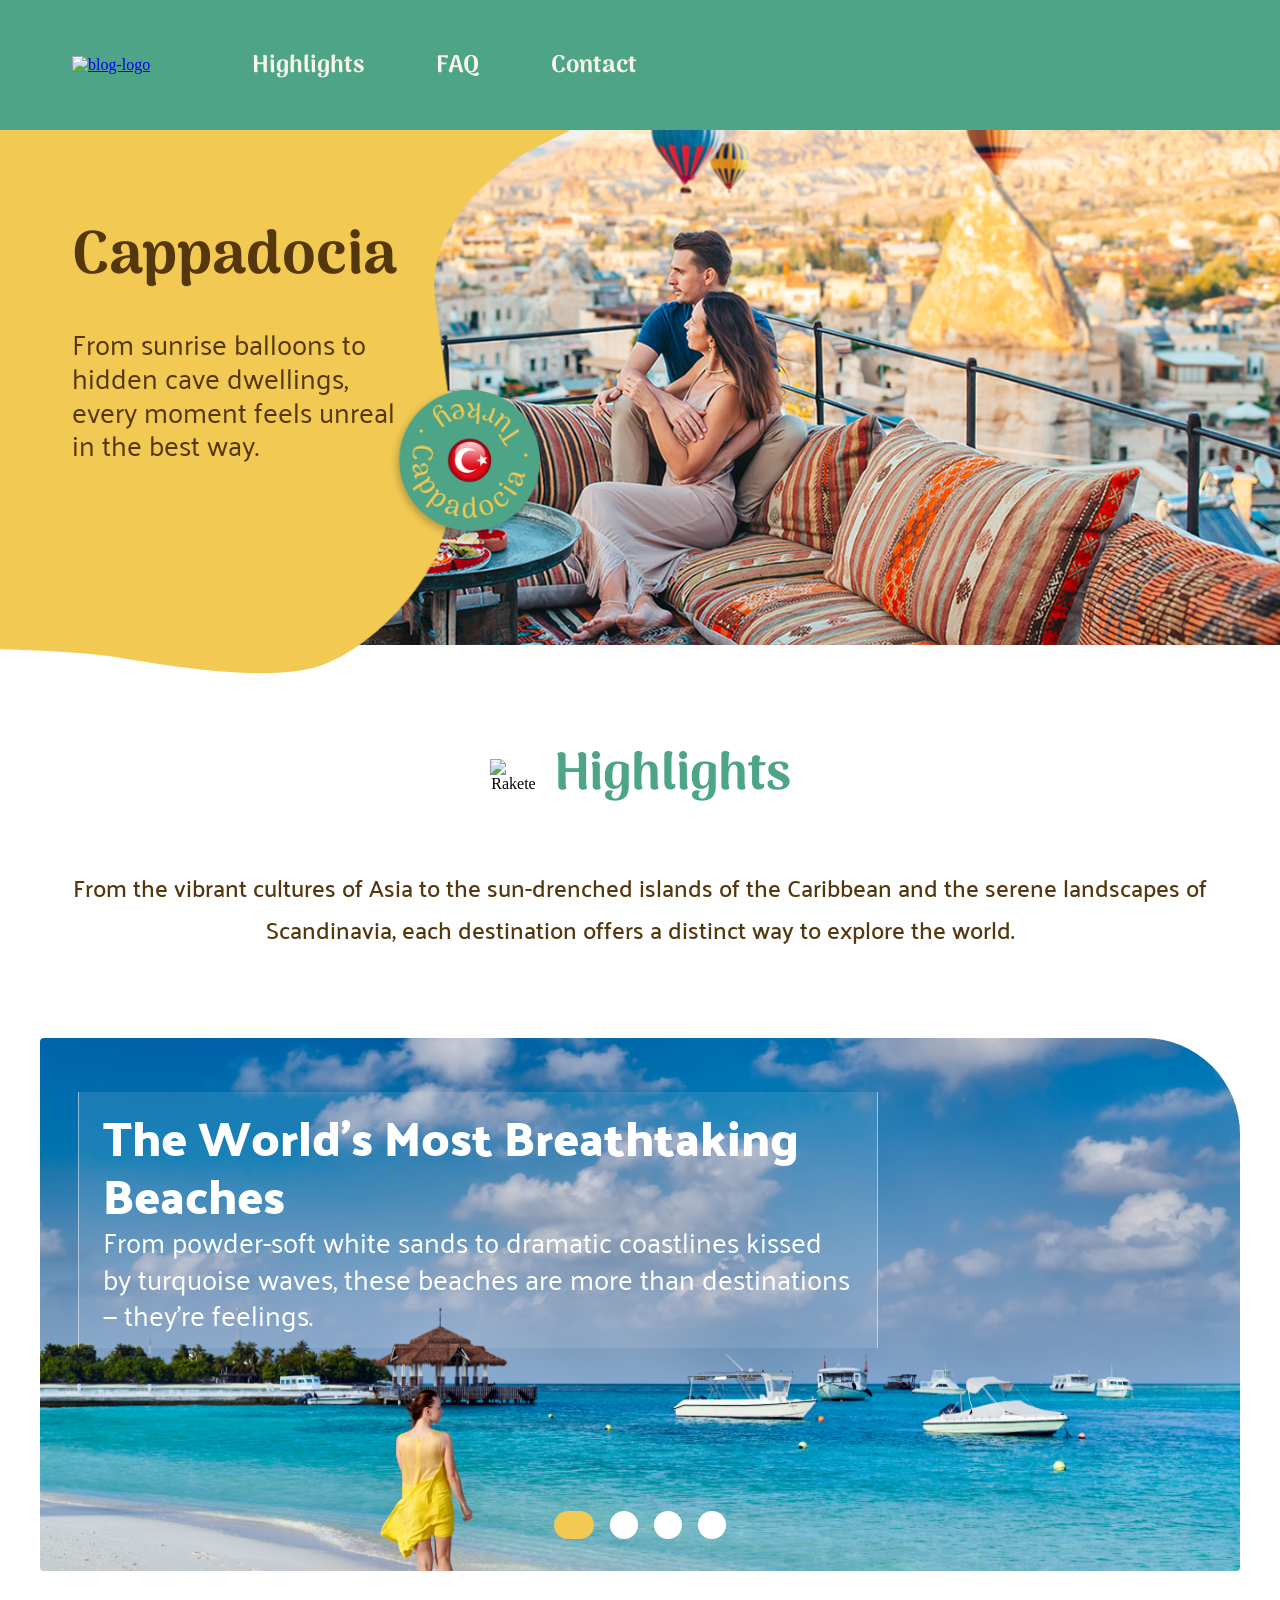
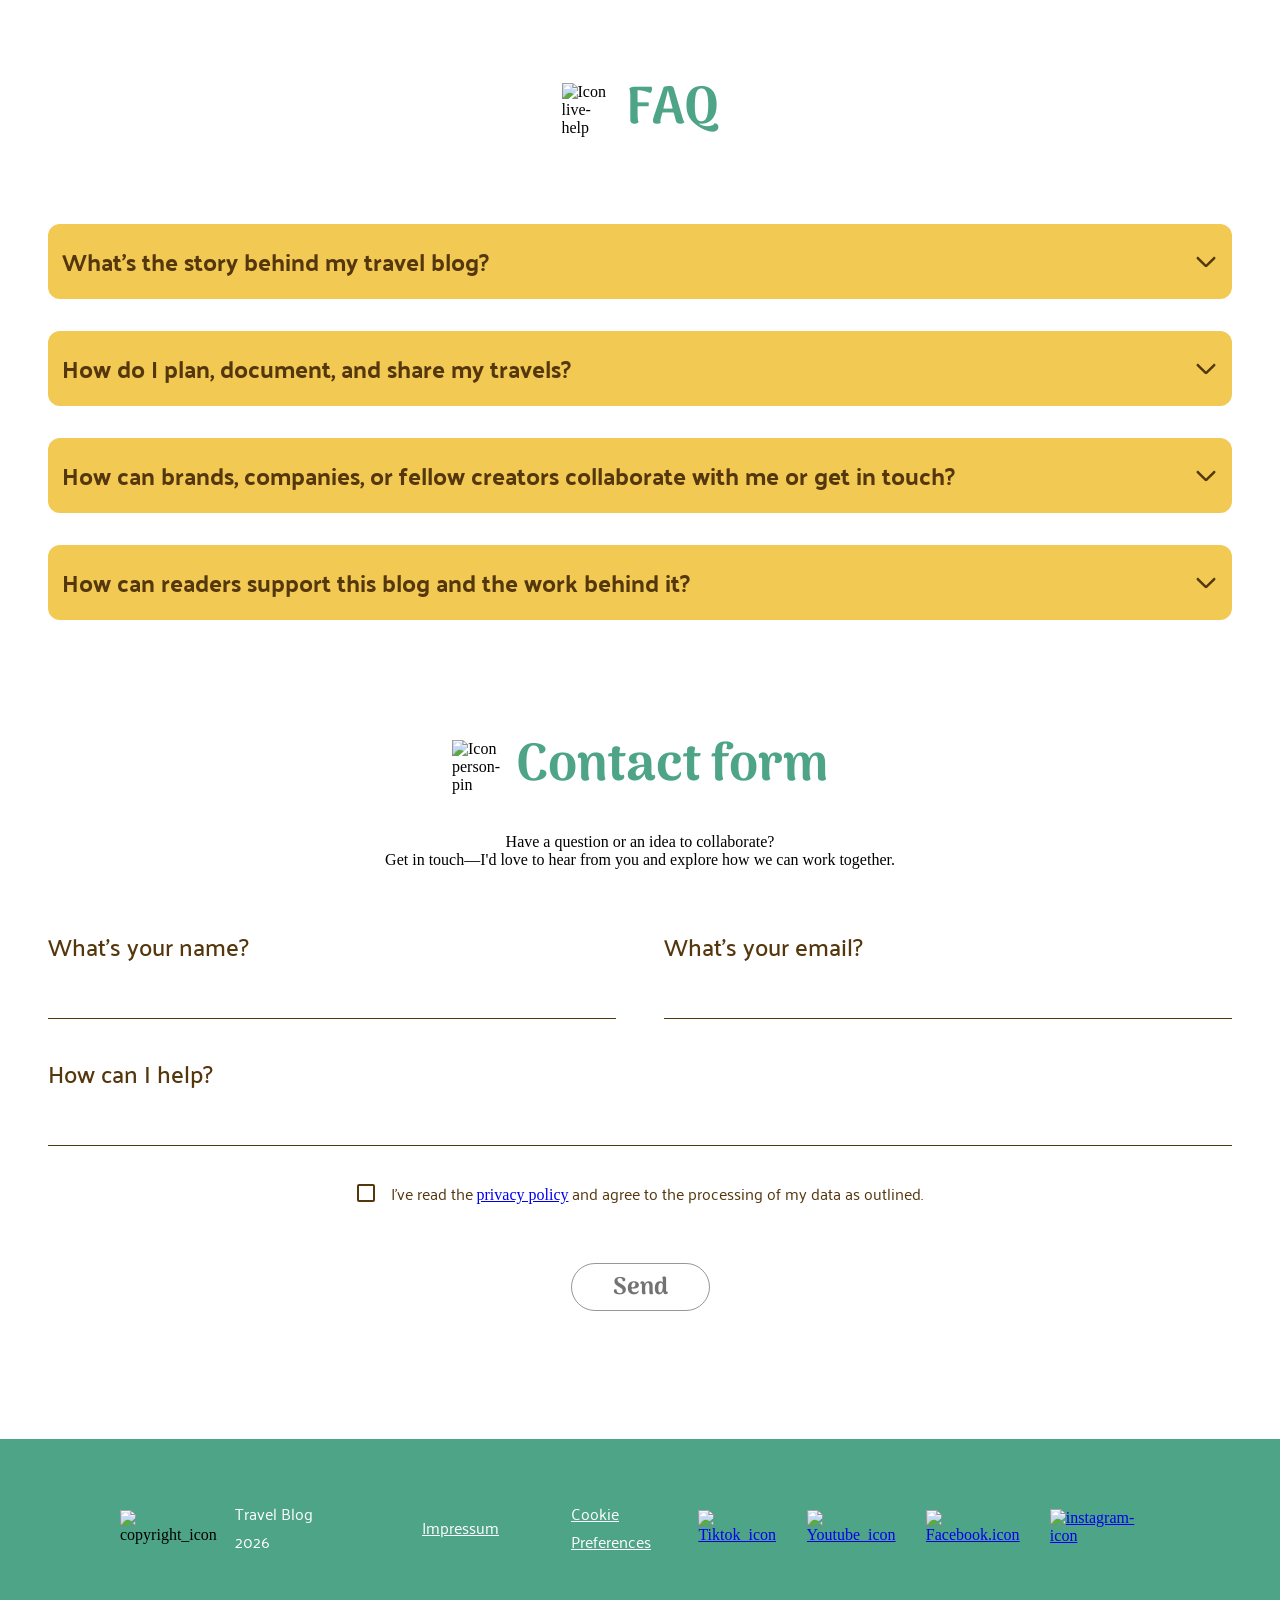
==== index.html @ 6375d830 "new optimized background image" ====
<!doctype html>
<html lang="de">

<head>
  <meta charset="UTF-8" />
  <meta name="viewport" content="width=device-width, initial-scale=1.0" />
  <title>Travel-Blog</title>

  <link rel="stylesheet" href="./styles/standard.css" />
  <link rel="stylesheet" href="./styles/font.css" />
  <link rel="stylesheet" href="./styles/variables.css" />
  <link rel="stylesheet" href="style.css" />
  <link rel="stylesheet" href="style-media.css">
</head>

<body>
  <header>
    <nav class="header-navigation">
      <a href="index.html"><img class="logo" src="assets/icons/logo.png" alt="blog-logo" /></a>
      <div class="nav-links">
        <a class="nav-link-highlight" href="index.html#highlight">Highlights</a>
        <a class="nav-link-faq" href="index.html#faq">FAQ</a>
        <a class="nav-link-contact" href="index.html#contact">Contact</a>
      </div>
    </nav>
  </header>

  <section id="landing" class="landing-section">
    <div class="landing-clipper">
      <img class="landing-image" src="./assets/img/kapadokia_optimal.png" alt="Hot air balloons in Cappadocia">
    </div>
    <div class="landing-layer landing-layer01">
      <div class="landing-section-bg"></div>
    </div>
    <div class="landing-layer landing-layer02">
      <div class="landing-section-vector">
        <img src="./assets/icons/Vector 16 (1).png" alt="">
      </div>
    </div>
    <div class="landing-layer landing-layer03">
      <div class="landing-section-text">
        <h2>Cappadocia</h2>
        <p>From sunrise balloons to hidden cave dwellings, every moment feels unreal in the best way.</p>
      </div>
    </div>
    <div class="landing-layer landing-layer04">
      <div class="landing-section-rotor">
        <img src="./assets/icons/Circle.png" alt="">
      </div>
    </div>
  </section>

  <main>
    <section id="highlight" class="highlight-section">
      <div class="highlight-headline">
        <div class="standard-headline">
          <img src="assets/icons/rocket_launch.png" alt="Rakete" />
          <h2>Highlights</h2>
        </div>
        <div class="highlight-text">
          <p>
            From the vibrant cultures of Asia to the sun-drenched islands of
            the Caribbean and the serene landscapes of Scandinavia, each
            destination offers a distinct way to explore the world.
          </p>
        </div>
      </div>
      <div class="slider-a">
        <input class="slider-a-radio-btn" type="radio" name="slider" value="one" checked />
        <input class="slider-a-radio-btn" type="radio" name="slider" value="two" />
        <input class="slider-a-radio-btn" type="radio" name="slider" value="three" />
        <input class="slider-a-radio-btn" type="radio" name="slider" value="four" />

        <div class="slider-a-wrapper">
          <div class="slider-a-element element-one">
            <a href="article01.html" class="slider-a-element-link">
              <img src="./assets/img/mainslider_01.png" alt="img_breathtaking-beaches" />
              <div class="slider-a-element-description">
                <h2>The World’s Most Breathtaking Beaches</h2>
                <p>From powder-soft white sands to dramatic coastlines kissed by turquoise waves, these beaches are more
                  than destinations — they’re feelings.</p>
            </a>
          </div>
        </div>
        <div class="slider-a-element element-two">
          <a href="article02.html" class="slider-a-element-link">
            <img src="./assets/img/mainslider_02.png" alt="img_copenhagen" />
            <div class="slider-a-element-description">
              <h2>Copenhagen in 3 Days: Big Experiences, Smart Spending</h2>
              <p>Discover Copenhagen, where historic charm meets modern design, vibrant cycling culture and waterfront
                living.</p>
          </a>
        </div>
      </div>
      <div class="slider-a-element element-three">
        <img src="./assets/img/mainslider_03.png" alt="img_pattaya-pulse" />
        <div class="slider-a-element-description">
          <h2>Pattaya Pulse: Food, Sun and Neon Nights</h2>
          <p>From bustling promenades to nearby islands, the city offers an energetic and diverse escape. Discover
            Pattaya City, with vibrant nightlife and rich cultural landmarks.</p>
        </div>
      </div>
      <div class="slider-a-element element-four">
        <img src="./assets/img/mainslider_04.png" alt="img_moutain-fuji" />
        <div class="slider-a-element-description">
          <h2>Mountain Fuji</h2>
          <p>The most iconic mountain and an active volcano located about 100 kilometers southwest of Tokyo. Written
            with the characters for “wealth” and “samurai,” Fuji’s name evokes a sense of strength, honor, and
            enduring prestige.</p>
        </div>
      </div>
      </div>
      </div>

      <section id="faq" class="faq-section">
        <div class="standard-headline">
          <img src="./assets/icons/live_help.png" alt="Icon live-help" />
          <h2>FAQ</h2>
        </div>
        <div class="faq-content">
          <details name="faq1" class="faq-item">
            <summary class="faq-item-sum">
              What’s the story behind my travel blog?<img src="./assets/icons/arrow_forward_ios.svg" alt="arrow" />
            </summary>
            <p>
              Lorem ipsum dolor sit amet consectetur adipisicing elit. Harum,
              deserunt quis rem nesciunt suscipit atque laborum, molestias
              doloribus obcaecati dicta natus itaque possimus nemo ducimus
              labore? Ipsa, ea possimus. Eius.
            </p>
          </details>
          <details name="faq1" class="faq-item">
            <summary class="faq-item-sum">
              How do I plan, document, and share my travels?<img src="./assets/icons/arrow_forward_ios.svg"
                alt="arrow" />
            </summary>
            <p>
              Lorem ipsum dolor sit amet consectetur adipisicing elit. Harum,
              deserunt quis rem nesciunt suscipit atque laborum, molestias
              doloribus obcaecati dicta natus itaque possimus nemo ducimus
              labore? Ipsa, ea possimus. Eius.
            </p>
          </details>
          <details name="faq1" class="faq-item">
            <summary class="faq-item-sum">
              How can brands, companies, or fellow creators collaborate with me
              or get in touch?<img src="./assets/icons/arrow_forward_ios.svg" alt="arrow" />
            </summary>
            <p>
              Lorem ipsum dolor sit amet consectetur adipisicing elit. Harum,
              deserunt quis rem nesciunt suscipit atque laborum, molestias
              doloribus obcaecati dicta natus itaque possimus nemo ducimus
              labore? Ipsa, ea possimus. Eius.
            </p>
          </details>
          <details name="faq1" class="faq-item">
            <summary class="faq-item-sum">
              How can readers support this blog and the work behind it?<img src="./assets/icons/arrow_forward_ios.svg"
                alt="arrow" />
            </summary>
            <p>
              Lorem ipsum dolor sit amet consectetur adipisicing elit. Harum,
              deserunt quis rem nesciunt suscipit atque laborum, molestias
              doloribus obcaecati dicta natus itaque possimus nemo ducimus
              labore? Ipsa, ea possimus. Eius.
            </p>
          </details>
        </div>
      </section>
      <section id="contact" class="contact-section">
        <div class="contact-section-head">
          <div class="standard-headline">
            <img src="./assets/icons/person_pin.png" alt="Icon person-pin" />
            <h2>Contact form</h2>
          </div>
          <p>Have a question or an idea to collaborate?</p>
          <p>
            Get in touch—I'd love to hear from you and explore how we can work
            together.
          </p>
        </div>
        </div>
        <form class="contact-form-input" action="">
          <div class="cfi-row">
            <div class="cfi-container">
              <label for="cfi-name">What's your name?</label><br />
              <input type="text" id="cfi-name" name="cfi-name" />
            </div>
            <div class="cfi-container">
              <label for="cfi-email">What's your email?</label><br />
              <input type="text" id="cfi-email" name="cfi-email" />
            </div>
          </div>
          <div class="cfi-row">
            <div class="cfi-container">
              <label for="cfi-question">How can I help?</label><br />
              <input type="text" id="cfi-question" name="cfi-question" />
            </div>
          </div>
          <div class="cfi-send">
            <div class="cfi-check">
              <input type="checkbox" id="cfi-check" name="cfi-check" />
              <p>
                I've read the
                <a href="privacy policy.html" target="_blank">privacy policy</a>
                and agree to the processing of my data as outlined.
              </p>
            </div>

            <button type="submit" value="Send">Send</button>
          </div>
        </form>
      </section>
  </main>
  <footer class="foot">
    <div class="foot-content">
      <div class="foot-content-left">
        <div class="foot-content-left-copyright">
          <img src="./assets/icons/copyright.png" alt="copyright_icon" />
          <p>Travel Blog 2026</p>
        </div>
        <div class="foot-content-left-links">
          <a href="impressum.html">Impressum</a>
          <a href="cookiepreferences.html">Cookie Preferences</a>
        </div>
      </div>
      <div class="foot-content-right">
        <a href="https://www.tiktok.com/" target="_blank"><img src="./assets/icons/Tiktok_icon 1.png"
            alt="Tiktok_icon" /></a>
        <a href="https://www.youtube.com/" target="_blank"><img src="./assets/icons/youtube.png"
            alt="Youtube_icon" /></a>
        <a href="https://www.facebook.com/?locale=de_DE" target="_blank"><img src="./assets/icons/facebook.png"
            alt="Facebook.icon" /></a>
        <a href="https://www.instagram.com/" target="_blank"><img src="./assets/icons/Instagram_logo_2016 1.png"
            alt="instagram-icon" /></a>
      </div>
    </div>
  </footer>
  <nav class="foot-navigation">
    <a href="index.html"><img src="./assets/icons/greenHome.svg" alt="home-icon" /></a>
    <a href="index.html#highlight"><img src="./assets/icons/greenrocket_launch.svg" alt="" /></a>
    <a href="index.html#faq"><img src="./assets/icons/greenlive_help.svg" alt="" /></a>
    <a href="index.html#contact"><img src="./assets/icons/greenperson_pin.svg" alt="" /></a>
  </nav>
</body>

</html>
---- styles/standard.css ----
* {
  margin: 0;
  box-sizing: border-box;
  font-family: "Iceland";
  scroll-behavior: smooth;
}

html {
  font-size: 16px;
}

h1 {
  font-family: arima;
  font-size: 4rem;
  color: rgba(78, 164, 135, 1);
  font-weight: 700;
}

h2 {
  font-family: arima;
  font-size: 3.25rem;
  color: rgba(78, 164, 135, 1);
  font-weight: 700;
}

h3 {
  font-family: arima;
  font-size: 2rem;
  color: rgba(78, 164, 135, 1);
  font-weight: 700;
}

h4 {
  font-family: palanquin;
  font-size: 2.5rem;
  color: rgba(78, 164, 135, 1);
  font-weight: 600;
}

.standard-headline {
  display: flex;
  justify-content: center;
  align-items: center;
  gap: 1rem;
  margin-bottom: 24px;
}

.standard-headline > img {
  width: clamp(40px, 28px + 2.5vw, 48px);
  height: auto;
}

.standard-headline > h2 {
  font-family: arima;
  font-size: clamp(2.5rem, 1.25rem + 4vw, 3.25rem);
  color: rgba(78, 164, 135, 1);
  font-weight: 700;
}
---- styles/font.css ----
/* arima-regular - latin */
@font-face {
  font-display: swap; /* Check https://developer.mozilla.org/en-US/docs/Web/CSS/@font-face/font-display for other options. */
  font-family: 'Arima';
  font-style: normal;
  font-weight: 400;
  src: url('../assets/fonts/arima-v7-latin-regular.woff2') format('woff2'); /* Chrome 36+, Opera 23+, Firefox 39+, Safari 12+, iOS 10+ */
}
/* arima-500 - latin */
@font-face {
  font-display: swap; /* Check https://developer.mozilla.org/en-US/docs/Web/CSS/@font-face/font-display for other options. */
  font-family: 'Arima';
  font-style: normal;
  font-weight: 500;
  src: url('../assets/fonts/arima-v7-latin-500.woff2') format('woff2'); /* Chrome 36+, Opera 23+, Firefox 39+, Safari 12+, iOS 10+ */
}
/* arima-600 - latin */
@font-face {
  font-display: swap; /* Check https://developer.mozilla.org/en-US/docs/Web/CSS/@font-face/font-display for other options. */
  font-family: 'Arima';
  font-style: normal;
  font-weight: 600;
  src: url('../assets/fonts/arima-v7-latin-600.woff2') format('woff2'); /* Chrome 36+, Opera 23+, Firefox 39+, Safari 12+, iOS 10+ */
}
/* arima-700 - latin */
@font-face {
  font-display: swap; /* Check https://developer.mozilla.org/en-US/docs/Web/CSS/@font-face/font-display for other options. */
  font-family: 'Arima';
  font-style: normal;
  font-weight: 700;
  src: url('../assets/fonts/arima-v7-latin-700.woff2') format('woff2'); /* Chrome 36+, Opera 23+, Firefox 39+, Safari 12+, iOS 10+ */
}

/* palanquin-regular - latin */
@font-face {
  font-display: swap; /* Check https://developer.mozilla.org/en-US/docs/Web/CSS/@font-face/font-display for other options. */
  font-family: 'Palanquin';
  font-style: normal;
  font-weight: 400;
  src: url('../assets/fonts/palanquin-v17-latin-regular.woff2') format('woff2'); /* Chrome 36+, Opera 23+, Firefox 39+, Safari 12+, iOS 10+ */
}
/* palanquin-500 - latin */
@font-face {
  font-display: swap; /* Check https://developer.mozilla.org/en-US/docs/Web/CSS/@font-face/font-display for other options. */
  font-family: 'Palanquin';
  font-style: normal;
  font-weight: 500;
  src: url('../assets/fonts/palanquin-v17-latin-500.woff2') format('woff2'); /* Chrome 36+, Opera 23+, Firefox 39+, Safari 12+, iOS 10+ */
}
/* palanquin-600 - latin */
@font-face {
  font-display: swap; /* Check https://developer.mozilla.org/en-US/docs/Web/CSS/@font-face/font-display for other options. */
  font-family: 'Palanquin';
  font-style: normal;
  font-weight: 600;
  src: url('../assets/fonts/palanquin-v17-latin-600.woff2') format('woff2'); /* Chrome 36+, Opera 23+, Firefox 39+, Safari 12+, iOS 10+ */
}
/* palanquin-700 - latin */
@font-face {
  font-display: swap; /* Check https://developer.mozilla.org/en-US/docs/Web/CSS/@font-face/font-display for other options. */
  font-family: 'Palanquin';
  font-style: normal;
  font-weight: 700;
  src: url('../assets/fonts/palanquin-v17-latin-700.woff2') format('woff2'); /* Chrome 36+, Opera 23+, Firefox 39+, Safari 12+, iOS 10+ */
}

/* palanquin-dark-regular - latin */
@font-face {
  font-display: swap; /* Check https://developer.mozilla.org/en-US/docs/Web/CSS/@font-face/font-display for other options. */
  font-family: 'Palanquin Dark';
  font-style: normal;
  font-weight: 400;
  src: url('../assets/fonts/palanquin-dark-v17-latin-regular.woff2') format('woff2'); /* Chrome 36+, Opera 23+, Firefox 39+, Safari 12+, iOS 10+ */
}
/* palanquin-dark-500 - latin */
@font-face {
  font-display: swap; /* Check https://developer.mozilla.org/en-US/docs/Web/CSS/@font-face/font-display for other options. */
  font-family: 'Palanquin Dark';
  font-style: normal;
  font-weight: 500;
  src: url('../assets/fonts/palanquin-dark-v17-latin-500.woff2') format('woff2'); /* Chrome 36+, Opera 23+, Firefox 39+, Safari 12+, iOS 10+ */
}
/* palanquin-dark-600 - latin */
@font-face {
  font-display: swap; /* Check https://developer.mozilla.org/en-US/docs/Web/CSS/@font-face/font-display for other options. */
  font-family: 'Palanquin Dark';
  font-style: normal;
  font-weight: 600;
  src: url('../assets/fonts/palanquin-dark-v17-latin-600.woff2') format('woff2'); /* Chrome 36+, Opera 23+, Firefox 39+, Safari 12+, iOS 10+ */
}
/* palanquin-dark-700 - latin */
@font-face {
  font-display: swap; /* Check https://developer.mozilla.org/en-US/docs/Web/CSS/@font-face/font-display for other options. */
  font-family: 'Palanquin Dark';
  font-style: normal;
  font-weight: 700;
  src: url('../assets/fonts/palanquin-dark-v17-latin-700.woff2') format('woff2'); /* Chrome 36+, Opera 23+, Firefox 39+, Safari 12+, iOS 10+ */
}

/* roboto-mono-regular - latin */
@font-face {
  font-display: swap; /* Check https://developer.mozilla.org/en-US/docs/Web/CSS/@font-face/font-display for other options. */
  font-family: 'Roboto Mono';
  font-style: normal;
  font-weight: 400;
  src: url('../assets/fonts/roboto-mono-v31-latin-regular.woff2') format('woff2'); /* Chrome 36+, Opera 23+, Firefox 39+, Safari 12+, iOS 10+ */
}
/* roboto-mono-700 - latin */
@font-face {
  font-display: swap; /* Check https://developer.mozilla.org/en-US/docs/Web/CSS/@font-face/font-display for other options. */
  font-family: 'Roboto Mono';
  font-style: normal;
  font-weight: 700;
  src: url('../assets/fonts/roboto-mono-v31-latin-700.woff2') format('woff2'); /* Chrome 36+, Opera 23+, Firefox 39+, Safari 12+, iOS 10+ */
}
---- styles/variables.css ----
:root {
    --maintextfamily: 'palanquin';
    --foottextfamily:  'palanquin';
    --inputtextfamily: 'Roboto Mono';
    --headlinefontfamily: 'arima';
}
---- style.css ----
body{
  padding-top: 130px;
}


header {
  z-index: 99;
  position: fixed;
  top: 0;
  left: 0;
  height: 130px;
    width: 100vw;
  background-color: #4ea487;
  display: flex;
  align-items: center;
  justify-content: center;
}
.logo {
  width: 72px;
  height: 72px;
}

.header-navigation {
  width: 100%;
  max-width: 1200px;
  padding: 0px 32px;
  display: flex;
  align-items: center;
  justify-content: flex-start;
  gap: 102px;
}

.nav-links {
  display: flex;
  align-items: center;
  gap: 72px;
}

.nav-links>a {
  text-decoration: none;
  color: #f8f5eb;
  font-family: "Arima";
  font-size: 24px;
  font-weight: 700;
  position: relative;
  display: inline-block;
  transition: transform 0.25s ease;
}

.nav-links>a::after {
  content: "";
  position: absolute;

  background-position: center;
  background-repeat: no-repeat;
  background-size: contain;

  opacity: 0;
  transition: transform 0.25s ease-in, opacity 0.25s ease-in;
}

.nav-links>a:visited {
  color: rgba(241, 201, 83, 1);
}

.nav-links>a:hover {
  color: #fff;
}

.nav-link-highlight::after {
  left: 0px;
  bottom: -8px;
  background-image: url(/assets/icons/Vector_01.svg);
  width: 110%;
  height: 100%;
}

.nav-link-highlight:hover::after {
  opacity: 1;
}

.nav-link-highlight:hover {
  animation: highlight-jerk 250ms;
}

@keyframes highlight-jerk {
  0% {
    transform: translateX(0);
  }

  35% {
    transform: translateX(3px);
  }

  70% {
    transform: translateX(-1px);
  }

  100% {
    transform: translateX(0);
  }
}

.nav-link-faq::after {
  left: 0px;
  bottom: -8px;
  background-image: url(/assets/icons/Vector_02.svg);
  width: 54px;
  height: 25px;
}

.nav-link-faq:hover::after {
  opacity: 1;
  transform: translate(-4px, -4px);
}

.nav-link-faq:hover {
  transform: translate(3px, 3px);
}

.nav-link-contact::after {
  left: -4px;
  bottom: -10px;
  background-image: url(/assets/icons/Vector_03.svg);
  width: 110%;
  height: 110%;
}

.nav-link-contact:hover::after {
  opacity: 1;
  transform: translate(-3px, 3px);
}

.nav-link-contact:hover {
  transform: translate(3px, -3px);
}

.landing-section {
  position: relative;
  width: min(100%, 1440px);
  height: 515px;
  margin-inline: auto;
  margin-bottom: 88px;
  overflow-x: clip;
  overflow-y: visible;
}

.landing-clipper {
  width: 100%;
  height: 100%;
  overflow-y: hidden;
}

.landing-image {
  width: 100%;
  height: 100%;
  display: block;
  object-fit: cover;
}

.landing-layer {
  position: absolute;
  inset: 0;
  transform: translateX(0px);
  width: 100%;
}

.landing-layer01 {
  z-index: 1;
  display: none;
  padding: 0;
  opacity: 0.1;
}

.landing-layer02 {
  z-index: 2;
  display: block;
}

.landing-layer03 {
  z-index: 3;
  display: flex;
  justify-content: flex-start;
  padding-top: clamp(32px, -330px + 33vw, 140px);
  padding-left: clamp(24px, -312px + 30vw, 120px);
}

.landing-layer04 {
  z-index: 4;
  display: flex;
  justify-content: flex-start;
  padding-top: clamp(90px, -15.6px + 21.1vw, 280px);
  padding-left: clamp(40px, -188px + 45vw, 450px);
}

.landing-section-bg {
  width: 100%;
  height: 50%;
  background-color: rgba(241, 201, 83, 1);
}

.landing-section-vector {
  width: 650px;
  height: 100%;
}

.landing-section-vector >img {
  display: block;
  width: 100%;
  height: auto;
}

.landing-section-text {
  width: min(100%, 345px);
  display: flex;
  flex-direction: column;
  align-items: flex-start;
  gap: 32px;
}

.landing-section-text h2 {
  font-family: Arima, sans-serif;
  font-size: clamp(2.5rem, 1.25rem + 4vw, 3.75rem);
  line-height: 1.2;
  color: rgba(84, 55, 13, 1);
  font-weight: 700;
}

.landing-section-text p {
  font-family: Palanquin, sans-serif;
  font-size: clamp(1.125rem, 0.95rem + 1vw, 1.75rem);
  line-height: 1.2;
  color: rgba(84, 55, 13, 1);
}

.landing-section-rotor {
  width: clamp(80px, -11.4px + 14.3vw, 160px);
  height: clamp(80px, -11.4px + 14.3vw, 160px);
  display: flex;
  justify-content: center;
  align-items: center;
}

.landing-section-rotor img {
  width: 100%;
  height: 100%;
  animation:
    rotor-spin 2.1s linear 4.8s 2;
}











main {
  width: min(100%, 1200px);
  margin-inline: auto;
  display: flex;
  flex-direction: column;
  align-items: center;
  gap: 120px;
  margin-bottom: 120px;

}

.highlight-section {
  display: flex;
  flex-direction: column;
  align-items: center;
  gap: 88px;
}

.highlight-headline {
  display: flex;
  flex-direction: column;
  align-items: center;
  gap: 24px;
  text-align: center;
}

.highlight-section>img {
  width: 40px;
  height: 40px;
}

.highlight-text>p {
  font-size: 24px;
  font-family: var(--maintextfamily);
  font-weight: 500;
  color: #54370d;
}

.slider-a {
  position: relative;
  width: 100%;
  max-width: 1200px;
  height: 533px;
  display: flex;
  justify-content: center;
  align-items: flex-end;
  overflow: hidden;
}

.slider-a input {
  position: relative;
  z-index: 4;
  cursor: pointer;
}

/* .slider-a-wrapper {
  z-index: 1;
  width: 100%;
  height: 100%;
  position: relative;
} */

.slider-a-element {
  position: absolute;
  inset: 0;
  opacity: 0;
  transition: opacity 500ms ease-in-out;
}

.slider-a-element-link {
  display: block;
  width: 100%;
  height: 100%;
  position: relative;
  text-decoration: none;
}

.slider-a-element-description {
  position: absolute;
  top: 54px;
  left: 38px;
  width: 100%;
  max-width: 800px;
  height: auto;
  border-left: 1px solid rgba(255, 255, 255, 0.5);
  border-right: 1px solid rgba(255, 255, 255, 0.5);
  background-color: rgba(255, 255, 255, 0.1);
  display: flex;
  flex-direction: column;
  align-items: flex-start;
  padding: 16px 24px;
  gap: 8px;
}

.slider-a-element-description h2 {
  font-family: Palanquin Dark;
  font-size: clamp(2.5rem, 1.25rem + 4vw, 3rem);
  line-height: 1.2;
  color: white;
  font-weight: 600;
}

.slider-a-element-description p {
  font-family: palanquin;
  font-size: clamp(1rem, 0.25rem + 2vw, 1.75rem);
  line-height: 1.3;
  color: white;
}

.slider-a-element-link img {
  width: 100%;
  height: 100%;
  display: block;
  object-fit: cover;
  object-position: center;
  border-radius: 4px;
  border-top-right-radius: 96px;
}

.slider-a input[value="one"]:checked~.slider-a-wrapper .element-one,
.slider-a input[value="two"]:checked~.slider-a-wrapper .element-two,
.slider-a input[value="three"]:checked~.slider-a-wrapper .element-three,
.slider-a input[value="four"]:checked~.slider-a-wrapper .element-four {
  opacity: 1;
  z-index: 3;
}

.slider-a-radio-btn {
  appearance: none;
  width: 28px;
  height: 28px;
  background-color: white;
  border-radius: 50%;
  margin: 8px;
  margin-bottom: 32px;
}

.slider-a-radio-btn:checked {
  width: 40px;
  height: 28px;
  background-color: rgba(241, 201, 83, 1);
  border-radius: 20px;
}

.faq-section {
  width: 100%;
  display: flex;
  flex-direction: column;
  align-items: center;
  gap: 48px;
  padding: 8px;
}

.faq-headline {
  display: flex;
  justify-content: center;
  align-items: center;
  gap: 1rem;
  margin-bottom: 24px;
}

.faq-headline>img {
  width: clamp(40px, 28px + 2.5vw, 48px);
  height: auto;
}

.faq-headline>h2 {
  font-family: arima;
  font-size: clamp(2.5rem, 1.25rem + 4vw, 3.25rem);
  color: rgba(78, 164, 135, 1);
  font-weight: 700;
}

.faq-content {
  width: 100%;
  display: flex;
  flex-direction: column;
  align-items: center;
  gap: 32px;
}

.faq-item {
  width: 100%;
  display: flex;
  flex-direction: column;
  padding: 16px 14px;
  gap: 8px;
  border-radius: 12px;
  background-color: rgba(241, 201, 83, 1);
}

.faq-item-sum {
  font-family: var(--maintextfamily);
  font-size: clamp(1rem, 0.25rem + 2.5vw, 1.5rem);
  font-weight: 700;
  color: rgba(84, 55, 13, 1);
  display: flex;
  justify-content: space-between;
  align-items: center;
}

.faq-item>p {
  font-family: var(--maintextfamily);
  font-size: 1rem;
  color: rgba(54, 53, 52, 1);
  padding: 4px 10px;
  background-color: white;
  border-radius: 5px;
}

.faq-sum img {
  width: 24px;
  height: auto;
}

.faq-item:open .faq-item-sum img {
  rotate: 180deg;
}

.contact-section {
  width: 100%;
  max-width: 1200px;
  display: flex;
  flex-direction: column;
  align-items: center;
  padding: 8px;
}

.contact-section-head {
  display: flex;
  flex-direction: column;
  align-items: center;
  margin-bottom: 56px;
}

.contact-section-headline {
  display: flex;
  justify-content: center;
  align-items: center;
  gap: 1rem;
  margin-bottom: 24px;
}

.contact-section-headline>img {
  width: clamp(40px, 28px + 2.5vw, 48px);
  height: auto;
}

.contact-section-headline>h2 {
  font-family: arima;
  font-size: clamp(2.5rem, 1.25rem + 4vw, 3.25rem);
  color: rgba(78, 164, 135, 1);
  font-weight: 700;
}

.contact-section-description {
  display: flex;
  flex-direction: column;
  justify-content: center;
  align-items: center;
}

.contact-section-description>p {
  font-family: palanquin;
  font-size: 1.5rem;
  color: rgba(84, 55, 13, 1);
  font-weight: 500;
}

.contact-form-input {
  width: 100%;
  display: flex;
  flex-direction: column;
  align-items: center;
  gap: 16px;
}

.contact-form-input label {
  font-family: var(--maintextfamily);
  font-size: 1.5rem;
  color: rgba(84, 55, 13, 1);
  font-weight: 500;
}

.contact-form-input input[type="text"] {
  border: none;
  border-bottom: 1px solid rgba(84, 55, 13, 1);
  width: 100%;
  margin: 17px 0px;
  font-family: var(--inputtextfamily);
  font-size: 1.5rem;
  font-weight: bold;
}

.cfi-container {
  flex: 1 0 120px;
}

.cfi-row {
  width: 100%;
  display: flex;
  justify-content: center;
  gap: 48px;
}

.cfi-check {
  display: flex;
  align-items: center;
  gap: 1rem;
  padding-bottom: 1.5rem;
}

.cfi-check input[type="checkbox"] {
  appearance: none;
  width: 18px;
  height: 18px;
  border: 2px solid rgba(84, 55, 13, 1);
  border-radius: 2px;
  background: #fff;
}

.cfi-check input[type="checkbox"]:hover {
  background: rgba(241, 201, 83, 1);
}

.cfi-check input[type="checkbox"]:checked {
  background: rgba(78, 164, 135, 1);
}

.cfi-check input[type="checkbox"]:checked::before {
  content: url("./assets/icons/check.svg");
  width: 15px;
  height: 12px;
}

.cfi-check p {
  font-family: var(--maintextfamily);
  font-size: 1rem;
  font-weight: 400;
  color: rgba(84, 55, 13, 1);
}

.cfi-send {
  display: flex;
  flex-direction: column;
  align-items: center;
  gap: 32px;
}

.cfi-send button {
  width: 139px;
  height: 48px;
  border-radius: 40px;
  background-color: transparent;
  border: 1px solid rgba(48, 48, 48, 0.5);

  font-family: var(--headlinefontfamily);
  font-size: 1.5rem;
  font-weight: 700;
  color: rgba(115, 115, 115, 1);
}

.foot {
  width: 100%;
  background-color: rgba(78, 164, 135, 1);
  display: flex;
  justify-content: center;
  align-items: center;
  padding: 60px 120px;
}

.foot-content {
  width: 100%;
  max-width: 1200px;
  display: flex;
  justify-content: space-between;
  align-items: center;
}

.foot-content-left {
  display: flex;
  align-items: center;
  gap: 72px;
}

.foot-content-left-copyright {
  display: flex;
  align-items: center;
  gap: 4px;
}

.foot-content-left-copyright p {
  font-family: palanquin;
  font-size: 1rem;
  color: white;
}

.foot-content-left-links {
  display: flex;
  align-items: center;
  gap: 72px;
}

.foot-content-left a {
  font-family: palanquin;
  font-size: 1rem;
  color: white;
}

.foot-content-left a:hover {
  font-weight: bold;
}

.foot-content-right {
  height: 40px;
  display: flex;
  align-items: center;
  gap: 16px;
}

.foot-content-right img {
  height: 32px;
  width: 100%;
  transition: all 250ms ease-in-out;
}

.foot-content-right img:hover {
  width: 120%;
  height: 120%;
}

.foot-navigation {
  width: 100%;
  background-color: rgba(241, 201, 83, 1);
  display: none;
}

.foot-navigation img {
  height: 48px;
  width: 100%;
  transition: all 250ms ease-in-out;
}

.foot-navigation img:hover {
  width: 120%;
  height: 120%;
}
---- style-media.css ----
@media (min-width:1200px) {
  .landing-section-vector {
    width: 650px;
    height: 100%;
    transform: translateX(clamp(-100px, calc(50vw - 720px), 0px))
  }
}

@media (max-width:1200px) {
  .landing-section-vector {
    transform: translateX(-100px);
    width: 55%;
  }

}

@media (max-width:480px) {
  .landing-section-vector {
    transform: translateX(-100px);
    width: 240px;
  }

  .landing-layer04 {
    padding-top: 90px;
    padding-left: 40px;
  }
}


@media screen and (max-width: 1024px) {
  .nav-links>a {
    display: none;
  }

  .header-navigation {
    justify-content: center;
  }

  .landing-layer03 {
    display: none;
  }


  .highlight-text>p {
    display: none;
  }

  .slider-a-element-description {
    top: 24px;
    left: 12px;
    padding: 4px 32px 4px 8px;
    gap: 4px;
    max-width: clamp (380px, -2.75px + 84vw, 800px);
  }
}

@media screen and (min-width: 768px) and (max-width: 1024px) {
  .foot {
    width: 100%;
    padding: 60px 24px;
  }

  .foot-content-left {
    gap: 24px;
  }

  .foot-content-left-links {
    gap: 24px;
  }
}

@media screen and (max-width: 768px) {
  .contact-section-description {
    display: none;
  }

  .cfi-row {
    flex-direction: column;
  }

  .foot {
    width: 100%;
    padding: 30px 8px 130px 8px;
  }

  .foot-content-left {
    flex-direction: column-reverse;
    align-items: flex-start;
    gap: 8px;
  }

  .foot-content-left-links {
    display: flex;
    flex-direction: column;
    align-items: flex-start;
    gap: 8px;
  }

  .foot-navigation {
    display: flex;
    position: fixed;
    bottom: 0;
    justify-content: space-between;
    align-items: center;
    gap: 48px;
    padding: 24px;
  }
}
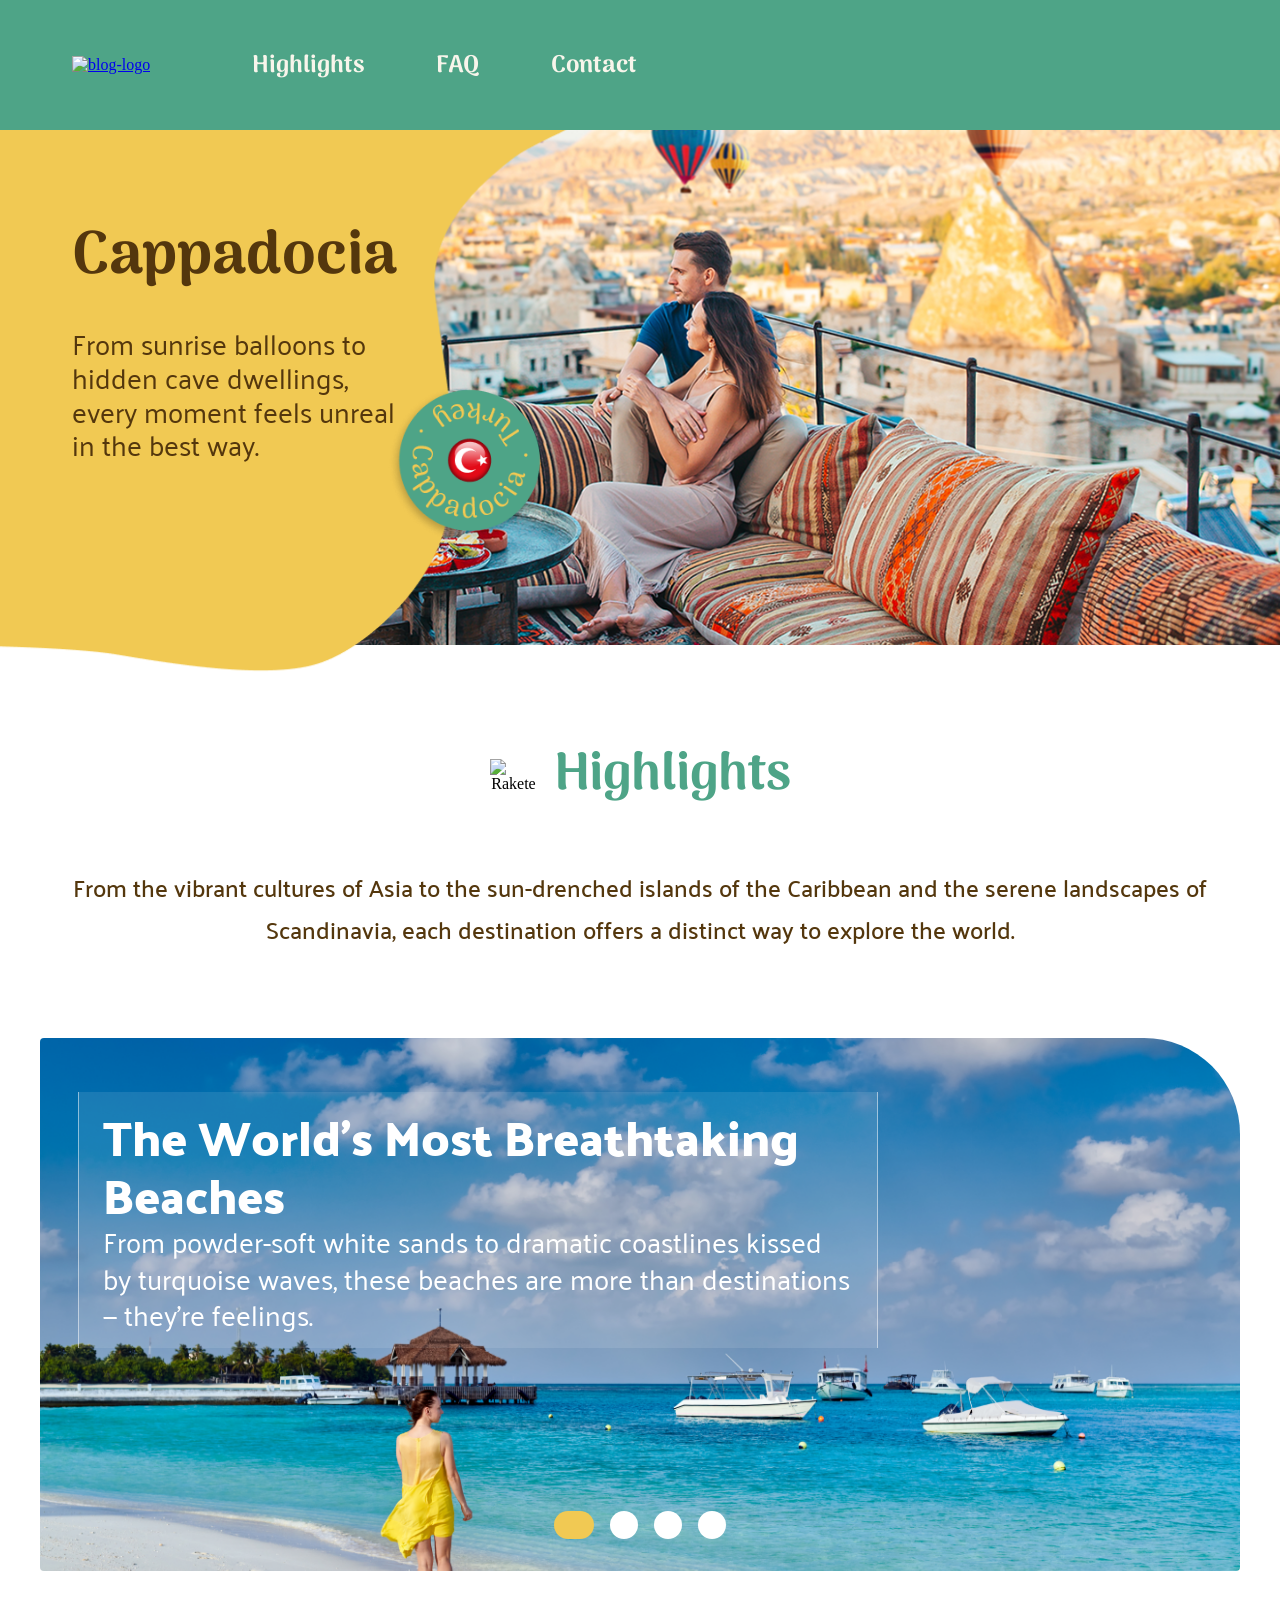
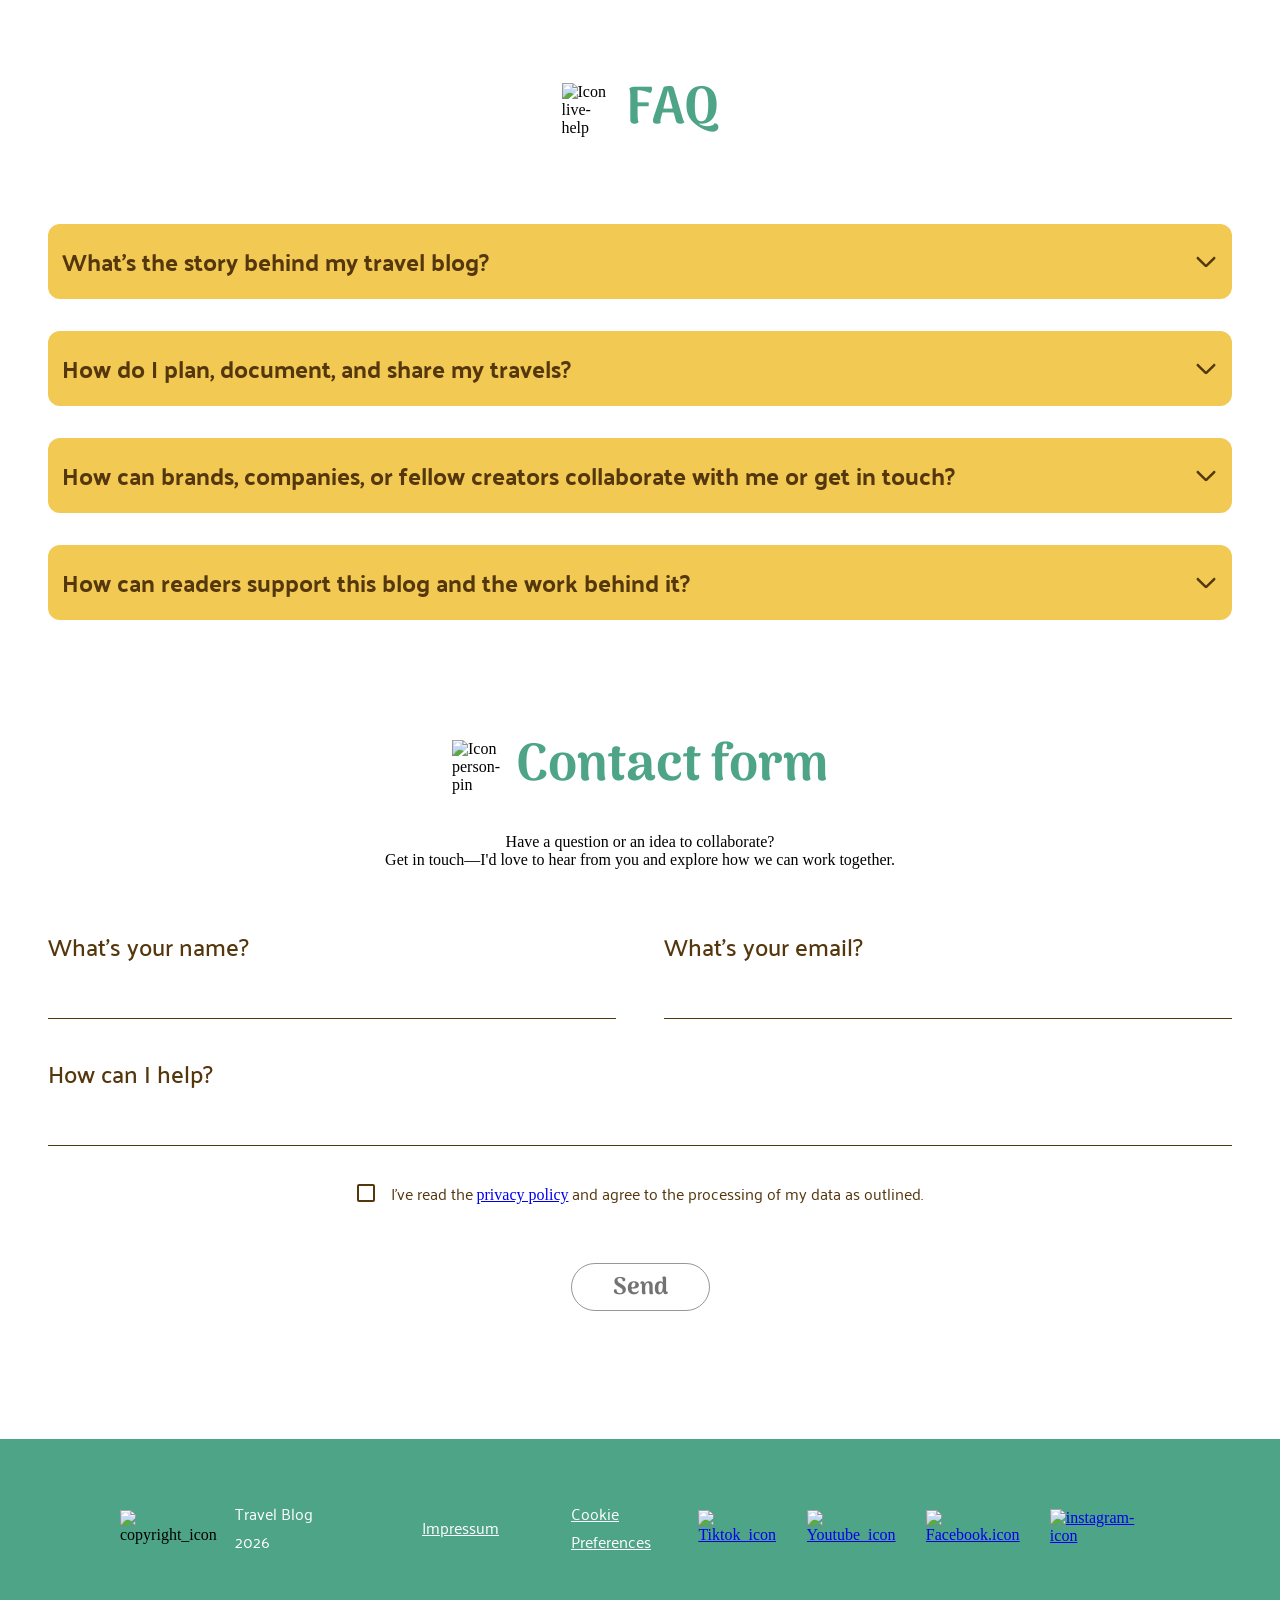
==== commit 7c6d499d: "design animation on startup" ====
--- a/index.html
+++ b/index.html
@@ -11,6 +11,7 @@
   <link rel="stylesheet" href="./styles/variables.css" />
   <link rel="stylesheet" href="style.css" />
   <link rel="stylesheet" href="style-media.css">
+    <link rel="stylesheet" href="style-animation.css">
 </head>
 
 <body>
--- a/style.css
+++ b/style.css
@@ -1,20 +1,16 @@
-body{
-  padding-top: 130px;
-}
-
-
 header {
   z-index: 99;
   position: fixed;
   top: 0;
   left: 0;
   height: 130px;
-    width: 100vw;
+  width: 100vw;
   background-color: #4ea487;
   display: flex;
   align-items: center;
   justify-content: center;
 }
+
 .logo {
   width: 72px;
   height: 72px;
@@ -136,6 +132,7 @@
 }
 
 .landing-section {
+  margin-top: 130px;
   position: relative;
   width: min(100%, 1440px);
   height: 515px;
@@ -169,7 +166,6 @@
   z-index: 1;
   display: none;
   padding: 0;
-  opacity: 0.1;
 }
 
 .landing-layer02 {
@@ -195,16 +191,18 @@
 
 .landing-section-bg {
   width: 100%;
-  height: 50%;
+  height: 100%;
   background-color: rgba(241, 201, 83, 1);
 }
 
 .landing-section-vector {
+  display: flex;
+  align-items: flex-start;
   width: 650px;
   height: 100%;
 }
 
-.landing-section-vector >img {
+.landing-section-vector>img {
   display: block;
   width: 100%;
   height: auto;
@@ -220,7 +218,7 @@
 
 .landing-section-text h2 {
   font-family: Arima, sans-serif;
-  font-size: clamp(2.5rem, 1.25rem + 4vw, 3.75rem);
+  font-size: clamp(2rem, 1.25rem + 4vw, 3.75rem);
   line-height: 1.2;
   color: rgba(84, 55, 13, 1);
   font-weight: 700;
@@ -244,8 +242,6 @@
 .landing-section-rotor img {
   width: 100%;
   height: 100%;
-  animation:
-    rotor-spin 2.1s linear 4.8s 2;
 }
 
 
@@ -704,4 +700,4 @@
 .foot-navigation img:hover {
   width: 120%;
   height: 120%;
-}
+}
--- a/style-media.css
+++ b/style-media.css
@@ -28,18 +28,10 @@
 
 
 @media screen and (max-width: 1024px) {
-  .nav-links>a {
-    display: none;
-  }
-
-  .header-navigation {
-    justify-content: center;
-  }
 
   .landing-layer03 {
     display: none;
   }
-
 
   .highlight-text>p {
     display: none;
@@ -70,6 +62,14 @@
 }
 
 @media screen and (max-width: 768px) {
+  .nav-links>a {
+    display: none;
+  }
+
+  .header-navigation {
+    justify-content: center;
+  }
+
   .contact-section-description {
     display: none;
   }
--- a/style-animation.css
+++ b/style-animation.css
@@ -0,0 +1,165 @@
+
+@media (min-width:1200px) {
+
+.landing-layer01 {
+  display: block;
+  animation: 
+    layer01-slideout-one 1s 1.35s forwards,
+    layer01-slideout-two 1s 2.6s forwards;
+}
+
+.landing-layer02 {
+  transform: translateX(100%);
+  animation: layer02-slidein 2.4s ease-in-out 1s forwards;
+}
+
+.landing-layer03 {
+    transform: translate(40%, 30%);
+    opacity: 0;
+  animation:
+    text-rise 0.7s ease-out 0.85s forwards,
+    text-slideout 1s ease-in-out 2.4s forwards;
+}
+
+.landing-section-vector>img {
+  transform: translatey(-5%);
+  animation:
+    vector-growth 0.85s ease-in 2.15s forwards;
+}
+
+.landing-section-text p {
+  opacity: 0;
+  animation: text-fadein 0.5s ease-in 0.85s forwards;
+}
+
+.landing-layer04 {
+  opacity: 0;
+  animation:
+    rotor-enter 0.9s ease-out 2.72s forwards,
+    rotor-fade 0.6s ease-in 2.72s forwards;
+}
+
+.landing-section-rotor img {
+  animation:
+    rotor-spin 1.8s linear 3.5s 2;
+}
+
+@keyframes text-rise {
+  from {
+    transform: translate(40%, 30%);
+    opacity: 0.1;
+  }
+
+  to {
+    transform: translate(40%, 0%);
+    opacity: 1;
+  }
+}
+
+@keyframes text-fadein {
+  from {
+    opacity: 0.1;
+  }
+
+  to {
+    opacity: 1;
+  }
+}
+
+@keyframes layer01-slideout {
+  0% {transform: translateX(0);}
+
+  40% { transform: translateX(-40%);}
+
+  55% {transform: translateX(-40%);}
+
+  100% { transform: translateX(-100%);}
+}
+
+@keyframes layer01-slideout-one {
+  0% {transform: translateX(0);}
+
+  100% { transform: translateX(-40%);}
+}
+
+@keyframes layer01-slideout-two {
+  0% {transform: translateX(-40%);}
+
+  100% { transform: translateX(-100%);}
+}
+
+
+@keyframes text-slideout {
+  from {
+    transform: translate(40%, 0%);
+  }
+
+  to {
+    transform: translate(0%, 0%);
+  }
+}
+
+@keyframes layer02-slidein {
+  0% {
+    transform: translateX(100%);
+  }
+
+  40% {
+    transform: translateX(40%);
+  }
+
+  58% {
+    transform: translateX(40%);
+  }
+
+  100% {
+    transform: translateX(0%);
+  }
+}
+
+
+@keyframes vector-growth {
+  0% {
+    transform: translateY(-5%);
+  }
+
+  40% {
+    transform: translateY(-5%);
+  }
+
+  100% {
+    transform: translateY(-0.5%);
+  }
+}
+
+@keyframes rotor-enter {
+  from {
+    transform: translateY(250px);
+  }
+
+  to {
+    transform: translateY(0px);
+  }
+}
+
+@keyframes rotor-fade {
+  from {
+    opacity: 0.05;
+  }
+
+  to {
+    opacity: 1;
+  }
+}
+
+
+@keyframes rotor-spin {
+  from {
+    transform: rotate(0deg);
+  }
+
+  to {
+    transform: rotate(360deg);
+  }
+}
+}
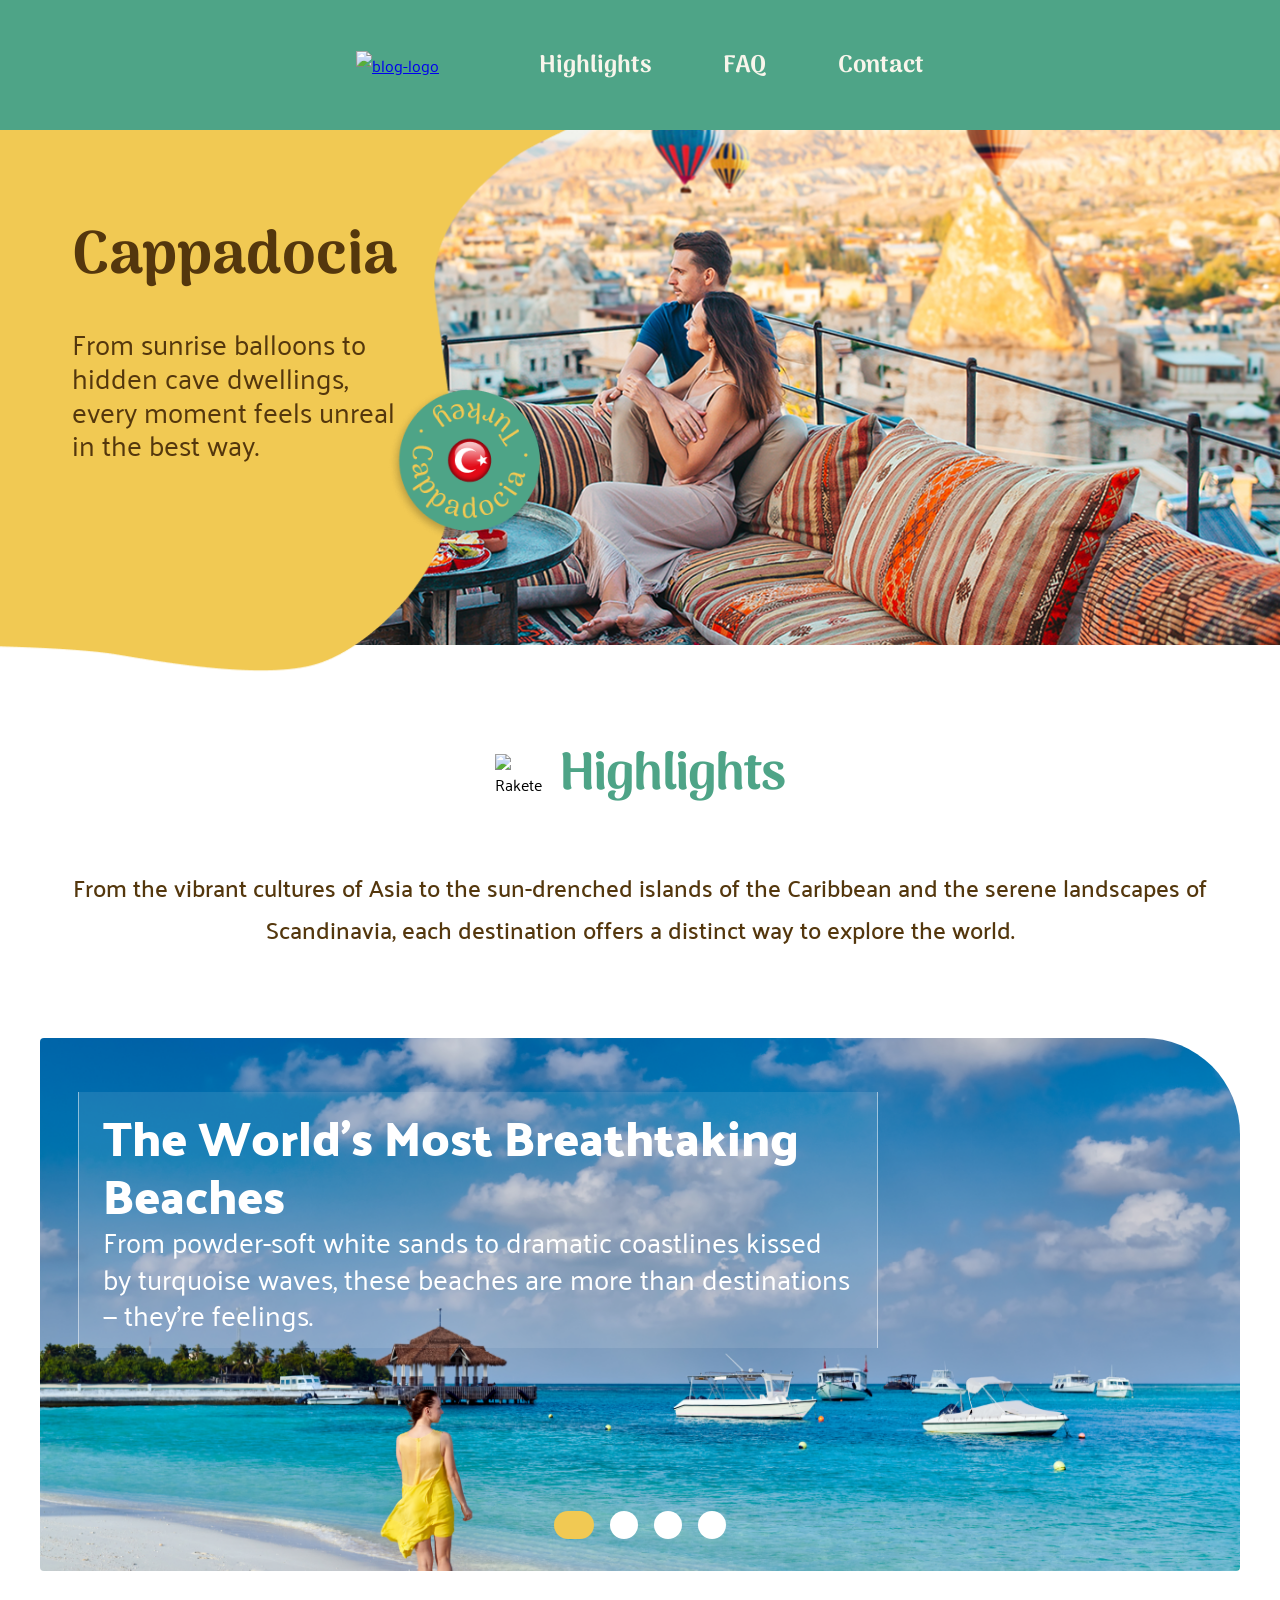
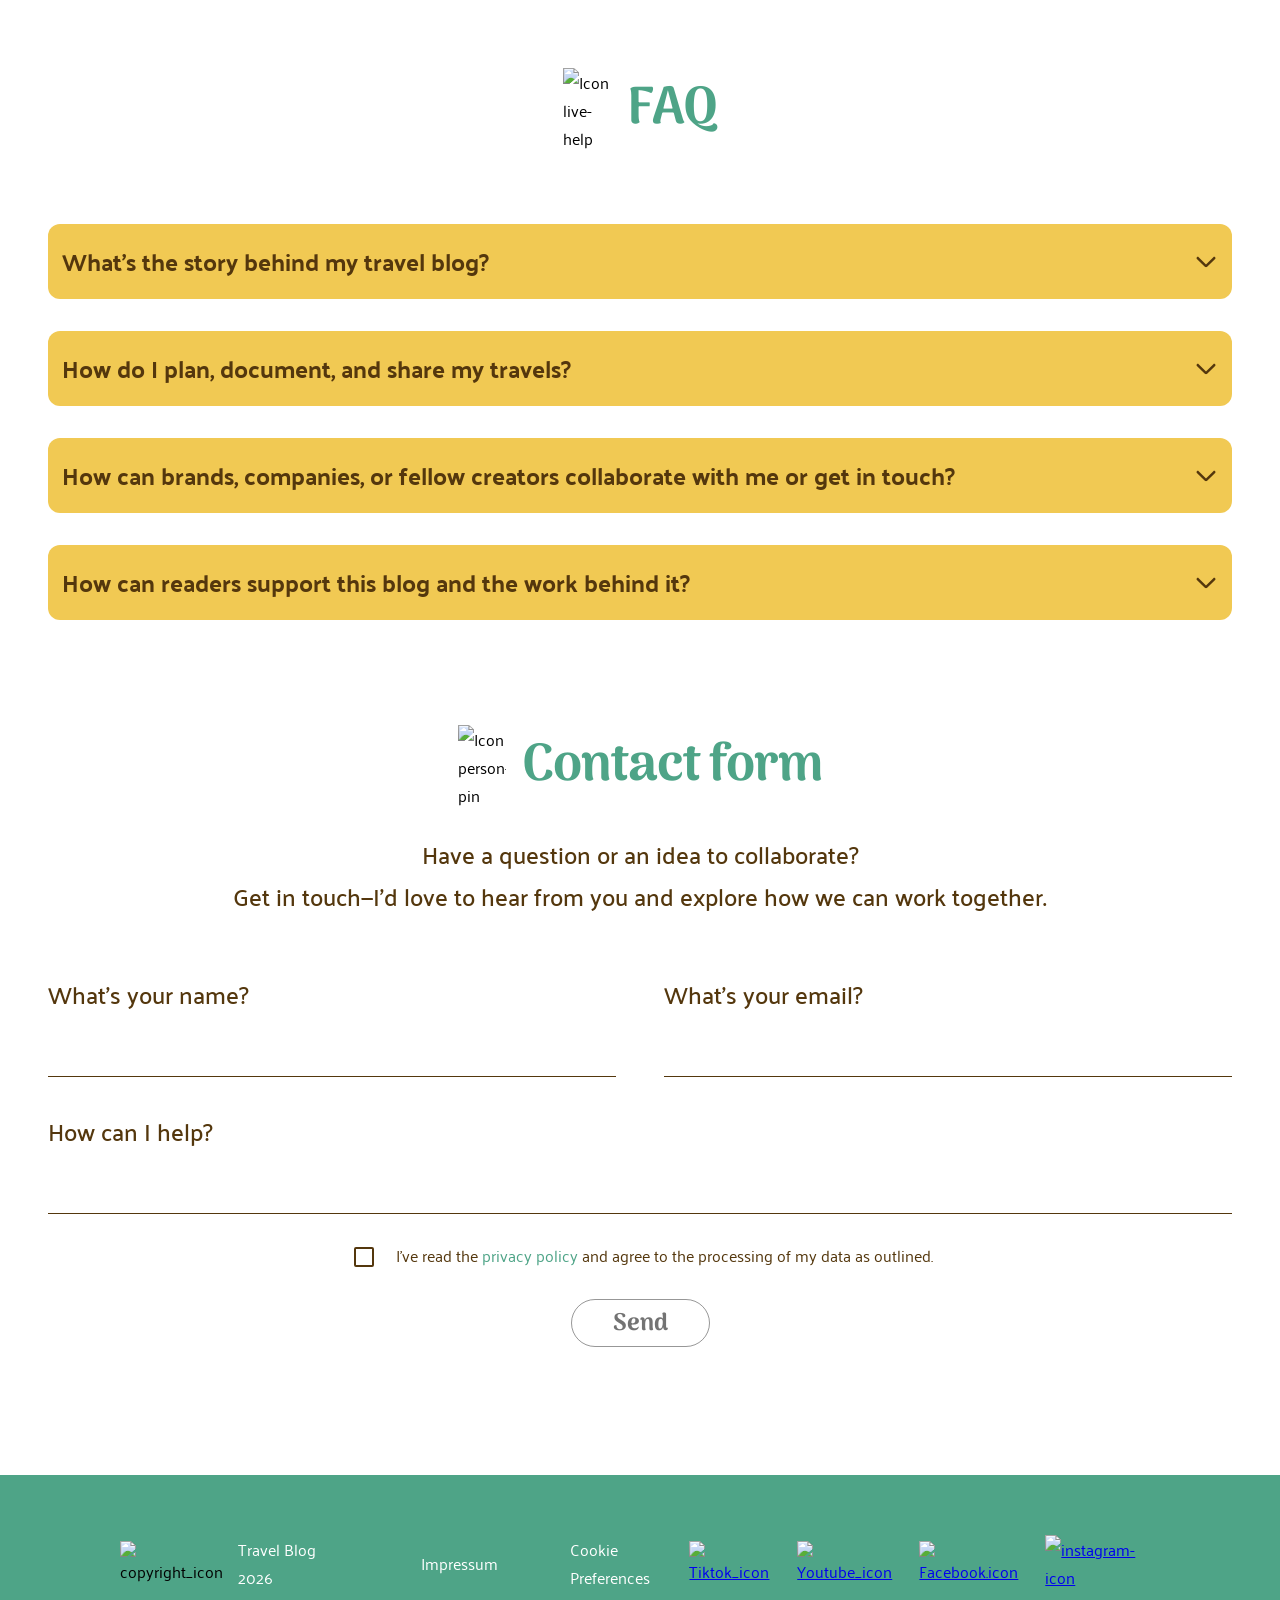
==== commit ce33cf13: "bugfixes: -header: logo centerd in responsive design -standard headlines iotmized for small screens " ====
--- a/index.html
+++ b/index.html
@@ -5,13 +5,13 @@
   <meta charset="UTF-8" />
   <meta name="viewport" content="width=device-width, initial-scale=1.0" />
   <title>Travel-Blog</title>
-
+  <link rel="icon" type="image/x-icon" href="./assets/icons/favicon.png">
   <link rel="stylesheet" href="./styles/standard.css" />
   <link rel="stylesheet" href="./styles/font.css" />
   <link rel="stylesheet" href="./styles/variables.css" />
   <link rel="stylesheet" href="style.css" />
   <link rel="stylesheet" href="style-media.css">
-    <link rel="stylesheet" href="style-animation.css">
+  <link rel="stylesheet" href="style-animation.css">
 </head>
 
 <body>
@@ -174,42 +174,56 @@
             <img src="./assets/icons/person_pin.png" alt="Icon person-pin" />
             <h2>Contact form</h2>
           </div>
+          <div class="contact-section-description">
           <p>Have a question or an idea to collaborate?</p>
           <p>
             Get in touch—I'd love to hear from you and explore how we can work
             together.
           </p>
+          </div>
         </div>
         </div>
         <form class="contact-form-input" action="">
           <div class="cfi-row">
             <div class="cfi-container">
-              <label for="cfi-name">What's your name?</label><br />
-              <input type="text" id="cfi-name" name="cfi-name" />
+              <label class="cfi-container-lbltxt" for="cfi-name">What's your name?</label><br />
+              <input class="cfi-container-itxt" type="text" id="cfi-name" name="cfi-name" />
             </div>
             <div class="cfi-container">
-              <label for="cfi-email">What's your email?</label><br />
+              <label class="cfi-container-lbltxt" for="cfi-email">What's your email?</label><br />
               <input type="text" id="cfi-email" name="cfi-email" />
             </div>
           </div>
           <div class="cfi-row">
             <div class="cfi-container">
-              <label for="cfi-question">How can I help?</label><br />
+              <label class="cfi-container-lbltxt" for="cfi-question">How can I help?</label><br />
               <input type="text" id="cfi-question" name="cfi-question" />
             </div>
           </div>
+
+
+
+
           <div class="cfi-send">
             <div class="cfi-check">
-              <input type="checkbox" id="cfi-check" name="cfi-check" />
-              <p>
-                I've read the
-                <a href="privacy policy.html" target="_blank">privacy policy</a>
-                and agree to the processing of my data as outlined.
-              </p>
-            </div>
-
-            <button type="submit" value="Send">Send</button>
-          </div>
+              <input class="cfi-ckeckbox" type="checkbox" id="cfi-check" name="cfi-check" required />
+              <div class="cfi-check-lblcontainer">
+                <label for="cfi-check">
+                  I've read the privacy policy and agree to the processing of my data as outlined.
+                </label>
+                <p>
+                  I've read the <a id="cfi-pp-txtformat" href="cookiepreferences.html">privacy policy</a> and agree to
+                  the processing of my data as outlined.
+                </p>
+              </div>
+            </div>
+            <p class="cfi-check-ignored">Please accept the privacy policy.</p>
+            <button class="cfi-send-button" type="submit" value="Send">Send</button>
+          </div>
+
+
+
+
         </form>
       </section>
   </main>
--- a/styles/standard.css
+++ b/styles/standard.css
@@ -1,7 +1,7 @@
 * {
   margin: 0;
   box-sizing: border-box;
-  font-family: "Iceland";
+  font-family: Palanquin;
   scroll-behavior: smooth;
 }
 
@@ -45,14 +45,26 @@
   margin-bottom: 24px;
 }
 
-.standard-headline > img {
+.standard-headline>img {
   width: clamp(40px, 28px + 2.5vw, 48px);
   height: auto;
 }
 
-.standard-headline > h2 {
+.standard-headline>h2 {
   font-family: arima;
   font-size: clamp(2.5rem, 1.25rem + 4vw, 3.25rem);
   color: rgba(78, 164, 135, 1);
   font-weight: 700;
+  letter-spacing: -0.02em;
 }
+
+
+@media screen and (max-width: 768px) {
+  .standard-headline {
+    gap: 0.5rem;
+  }
+
+  .standard-headline>h2 {
+    letter-spacing: -0.04em;
+  }
+}
--- a/style.css
+++ b/style.css
@@ -11,19 +11,20 @@
   justify-content: center;
 }
 
+.header-navigation {
+  width: 100%;
+  max-width: 1200px;
+  padding: 0px 32px;
+  display: flex;
+  align-items: center;
+  justify-content: center;
+  gap: 100px;
+  margin-inline: auto;
+}
+
 .logo {
   width: 72px;
   height: 72px;
-}
-
-.header-navigation {
-  width: 100%;
-  max-width: 1200px;
-  padding: 0px 32px;
-  display: flex;
-  align-items: center;
-  justify-content: flex-start;
-  gap: 102px;
 }
 
 .nav-links {
@@ -244,16 +245,6 @@
   height: 100%;
 }
 
-
-
-
-
-
-
-
-
-
-
 main {
   width: min(100%, 1200px);
   margin-inline: auto;
@@ -308,13 +299,6 @@
   z-index: 4;
   cursor: pointer;
 }
-
-/* .slider-a-wrapper {
-  z-index: 1;
-  width: 100%;
-  height: 100%;
-  position: relative;
-} */
 
 .slider-a-element {
   position: absolute;
@@ -436,6 +420,7 @@
 }
 
 .faq-item {
+  cursor: pointer;
   width: 100%;
   display: flex;
   flex-direction: column;
@@ -443,7 +428,28 @@
   gap: 8px;
   border-radius: 12px;
   background-color: rgba(241, 201, 83, 1);
-}
+  interpolate-size: allow-keywords;
+}
+
+
+.faq-item::details-content {
+  block-size: 0;
+  opacity: 0;
+  overflow: clip;
+  transition:
+    block-size 2.35s ease-in,
+    opacity 1.25s ease,
+    content-visibility 0.35s allow-discrete;
+}
+
+.faq-item[open]::details-content {
+  block-size: auto;
+  opacity: 1;
+}
+
+
+
+
 
 .faq-item-sum {
   font-family: var(--maintextfamily);
@@ -517,7 +523,7 @@
 }
 
 .contact-section-description>p {
-  font-family: palanquin;
+  font-family: Palanquin;
   font-size: 1.5rem;
   color: rgba(84, 55, 13, 1);
   font-weight: 500;
@@ -531,7 +537,7 @@
   gap: 16px;
 }
 
-.contact-form-input label {
+.cfi-container-lbltxt {
   font-family: var(--maintextfamily);
   font-size: 1.5rem;
   color: rgba(84, 55, 13, 1);
@@ -543,9 +549,10 @@
   border-bottom: 1px solid rgba(84, 55, 13, 1);
   width: 100%;
   margin: 17px 0px;
-  font-family: var(--inputtextfamily);
+  font-family: Palanquin;
   font-size: 1.5rem;
-  font-weight: bold;
+  font-weight: 500;
+  color: rgba(78, 164, 135, 1);
 }
 
 .cfi-container {
@@ -559,20 +566,30 @@
   gap: 48px;
 }
 
+.cfi-send {
+  display: grid;
+  grid-template-columns: 1fr;
+  row-gap: 32px;
+}
+
 .cfi-check {
-  display: flex;
-  align-items: center;
-  gap: 1rem;
-  padding-bottom: 1.5rem;
+  display: grid;
+  grid-template-columns: 32px 1fr;
+  column-gap: 16px;
+  align-items: start;
+  justify-content: center;
 }
 
 .cfi-check input[type="checkbox"] {
   appearance: none;
-  width: 18px;
-  height: 18px;
+  cursor: pointer;
+  width: 20px;
+  height: 20px;
   border: 2px solid rgba(84, 55, 13, 1);
   border-radius: 2px;
   background: #fff;
+  justify-self: center;
+  align-self: center;
 }
 
 .cfi-check input[type="checkbox"]:hover {
@@ -583,27 +600,63 @@
   background: rgba(78, 164, 135, 1);
 }
 
-.cfi-check input[type="checkbox"]:checked::before {
-  content: url("./assets/icons/check.svg");
-  width: 15px;
-  height: 12px;
-}
-
-.cfi-check p {
-  font-family: var(--maintextfamily);
+.cfi-check input[type="checkbox"]:checked::after {
+  content:"";
+  display: block;
+  width: 100%;
+  height: 100%;
+  background-image:url("./assets/icons/check.svg");
+  background-position: center;
+  background-repeat: no-repeat;
+  background-size: contain;
+}
+
+.cfi-check-lblcontainer {
+  position: relative;
+}
+
+.cfi-check-lblcontainer label {
+  position: absolute;
+  inset: 0;
+  height: 1px;
+  width: 1px;
+  padding: 0;
+  margin: -1px;
+  border: none;
+  white-space: nowrap;
+  overflow: hidden;
+}
+
+.cfi-check-lblcontainer p {
+  font-family: Palanquin;
   font-size: 1rem;
   font-weight: 400;
+  line-height: 1.1;
   color: rgba(84, 55, 13, 1);
 }
 
-.cfi-send {
-  display: flex;
-  flex-direction: column;
-  align-items: center;
-  gap: 32px;
-}
-
-.cfi-send button {
+.cfi-check-lblcontainer a {
+  font-family: inherit;
+  font-size: inherit;
+  font-weight: inherit;
+  line-height: inherit;
+  color: rgba(78, 164, 135, 1);
+  text-decoration: none;
+}
+
+.cfi-check-ignored {
+  display: none;
+  font-family: Palanquin;
+  font-size: 1rem;
+  font-weight: 500;
+  color: rgba(185, 16, 47, 1);
+  transform: translate(4px, -140px);
+}
+
+
+.cfi-send-button {
+  justify-self: center;
+
   width: 139px;
   height: 48px;
   border-radius: 40px;
@@ -616,6 +669,14 @@
   color: rgba(115, 115, 115, 1);
 }
 
+.cfi-send:has(#cfi-check:checked) .cfi-send-button {
+  background: rgba(78, 164, 135, 1);
+  border: none;
+  color: rgba(241, 201, 83, 1);
+  cursor: pointer;
+}
+
+
 .foot {
   width: 100%;
   background-color: rgba(78, 164, 135, 1);
@@ -626,8 +687,7 @@
 }
 
 .foot-content {
-  width: 100%;
-  max-width: 1200px;
+  width: min(100%, 1200px);
   display: flex;
   justify-content: space-between;
   align-items: center;
@@ -659,6 +719,7 @@
 
 .foot-content-left a {
   font-family: palanquin;
+  text-decoration: none;
   font-size: 1rem;
   color: white;
 }
--- a/style-media.css
+++ b/style-media.css
@@ -13,19 +13,6 @@
   }
 
 }
-
-@media (max-width:480px) {
-  .landing-section-vector {
-    transform: translateX(-100px);
-    width: 240px;
-  }
-
-  .landing-layer04 {
-    padding-top: 90px;
-    padding-left: 40px;
-  }
-}
-
 
 @media screen and (max-width: 1024px) {
 
@@ -62,12 +49,13 @@
 }
 
 @media screen and (max-width: 768px) {
-  .nav-links>a {
+  .nav-links {
     display: none;
   }
 
   .header-navigation {
     justify-content: center;
+    padding-inline: 16px;
   }
 
   .contact-section-description {
@@ -105,4 +93,16 @@
     gap: 48px;
     padding: 24px;
   }
-}+}
+
+@media (max-width:480px) {
+  .landing-section-vector {
+    transform: translateX(-100px);
+    width: 240px;
+  }
+
+  .landing-layer04 {
+    padding-top: 90px;
+    padding-left: 40px;
+  }
+}
--- a/style-animation.css
+++ b/style-animation.css
@@ -1,165 +1,180 @@
-
 @media (min-width:1200px) {
 
-.landing-layer01 {
-  display: block;
-  animation: 
-    layer01-slideout-one 1s 1.35s forwards,
-    layer01-slideout-two 1s 2.6s forwards;
-}
+  .landing-layer01 {
+    display: block;
+    animation:
+      layer01-slideout-one 1s 1.35s forwards,
+      layer01-slideout-two 1s 2.6s forwards;
+  }
 
-.landing-layer02 {
-  transform: translateX(100%);
-  animation: layer02-slidein 2.4s ease-in-out 1s forwards;
-}
+  .landing-layer02 {
+    transform: translateX(100%);
+    animation: layer02-slidein 2.4s ease-in-out 1s forwards;
+  }
 
-.landing-layer03 {
+  .landing-layer03 {
     transform: translate(40%, 30%);
     opacity: 0;
-  animation:
-    text-rise 0.7s ease-out 0.85s forwards,
-    text-slideout 1s ease-in-out 2.4s forwards;
-}
-
-.landing-section-vector>img {
-  transform: translatey(-5%);
-  animation:
-    vector-growth 0.85s ease-in 2.15s forwards;
-}
-
-.landing-section-text p {
-  opacity: 0;
-  animation: text-fadein 0.5s ease-in 0.85s forwards;
-}
-
-.landing-layer04 {
-  opacity: 0;
-  animation:
-    rotor-enter 0.9s ease-out 2.72s forwards,
-    rotor-fade 0.6s ease-in 2.72s forwards;
-}
-
-.landing-section-rotor img {
-  animation:
-    rotor-spin 1.8s linear 3.5s 2;
-}
-
-@keyframes text-rise {
-  from {
-    transform: translate(40%, 30%);
-    opacity: 0.1;
+    animation:
+      text-rise 0.7s ease-out 0.85s forwards,
+      text-slideout 1s ease-in-out 2.4s forwards;
   }
 
-  to {
-    transform: translate(40%, 0%);
-    opacity: 1;
-  }
-}
-
-@keyframes text-fadein {
-  from {
-    opacity: 0.1;
+  .landing-section-vector>img {
+    transform: translatey(-5%);
+    animation:
+      vector-growth 0.85s ease-in 2.15s forwards;
   }
 
-  to {
-    opacity: 1;
+  .landing-section-text p {
+    opacity: 0;
+    animation: text-fadein 0.5s ease-in 0.85s forwards;
   }
-}
 
-@keyframes layer01-slideout {
-  0% {transform: translateX(0);}
+  .landing-layer04 {
+    opacity: 0;
+    animation:
+      rotor-enter 0.9s ease-out 2.72s forwards,
+      rotor-fade 0.6s ease-in 2.72s forwards;
+  }
 
-  40% { transform: translateX(-40%);}
+  .landing-section-rotor img {
+    animation:
+      rotor-spin 1.8s linear 3.5s 2;
+  }
 
-  55% {transform: translateX(-40%);}
+  @keyframes text-rise {
+    from {
+      transform: translate(40%, 30%);
+      opacity: 0.1;
+    }
 
-  100% { transform: translateX(-100%);}
-}
+    to {
+      transform: translate(40%, 0%);
+      opacity: 1;
+    }
+  }
 
-@keyframes layer01-slideout-one {
-  0% {transform: translateX(0);}
+  @keyframes text-fadein {
+    from {
+      opacity: 0.1;
+    }
 
-  100% { transform: translateX(-40%);}
-}
+    to {
+      opacity: 1;
+    }
+  }
 
-@keyframes layer01-slideout-two {
-  0% {transform: translateX(-40%);}
+  @keyframes layer01-slideout {
+    0% {
+      transform: translateX(0);
+    }
 
-  100% { transform: translateX(-100%);}
-}
+    40% {
+      transform: translateX(-40%);
+    }
+
+    55% {
+      transform: translateX(-40%);
+    }
+
+    100% {
+      transform: translateX(-100%);
+    }
+  }
+
+  @keyframes layer01-slideout-one {
+    0% {
+      transform: translateX(0);
+    }
+
+    100% {
+      transform: translateX(-40%);
+    }
+  }
+
+  @keyframes layer01-slideout-two {
+    0% {
+      transform: translateX(-40%);
+    }
+
+    100% {
+      transform: translateX(-100%);
+    }
+  }
 
 
-@keyframes text-slideout {
-  from {
-    transform: translate(40%, 0%);
+  @keyframes text-slideout {
+    from {
+      transform: translate(40%, 0%);
+    }
+
+    to {
+      transform: translate(0%, 0%);
+    }
   }
 
-  to {
-    transform: translate(0%, 0%);
-  }
-}
+  @keyframes layer02-slidein {
+    0% {
+      transform: translateX(100%);
+    }
 
-@keyframes layer02-slidein {
-  0% {
-    transform: translateX(100%);
+    40% {
+      transform: translateX(40%);
+    }
+
+    58% {
+      transform: translateX(40%);
+    }
+
+    100% {
+      transform: translateX(0%);
+    }
   }
 
-  40% {
-    transform: translateX(40%);
+
+  @keyframes vector-growth {
+    0% {
+      transform: translateY(-5%);
+    }
+
+    40% {
+      transform: translateY(-5%);
+    }
+
+    100% {
+      transform: translateY(-0.5%);
+    }
   }
 
-  58% {
-    transform: translateX(40%);
+  @keyframes rotor-enter {
+    from {
+      transform: translateY(250px);
+    }
+
+    to {
+      transform: translateY(0px);
+    }
   }
 
-  100% {
-    transform: translateX(0%);
+  @keyframes rotor-fade {
+    from {
+      opacity: 0.05;
+    }
+
+    to {
+      opacity: 1;
+    }
   }
-}
 
 
-@keyframes vector-growth {
-  0% {
-    transform: translateY(-5%);
+  @keyframes rotor-spin {
+    from {
+      transform: rotate(0deg);
+    }
+
+    to {
+      transform: rotate(360deg);
+    }
   }
-
-  40% {
-    transform: translateY(-5%);
-  }
-
-  100% {
-    transform: translateY(-0.5%);
-  }
-}
-
-@keyframes rotor-enter {
-  from {
-    transform: translateY(250px);
-  }
-
-  to {
-    transform: translateY(0px);
-  }
-}
-
-@keyframes rotor-fade {
-  from {
-    opacity: 0.05;
-  }
-
-  to {
-    opacity: 1;
-  }
-}
-
-
-@keyframes rotor-spin {
-  from {
-    transform: rotate(0deg);
-  }
-
-  to {
-    transform: rotate(360deg);
-  }
-}
 }
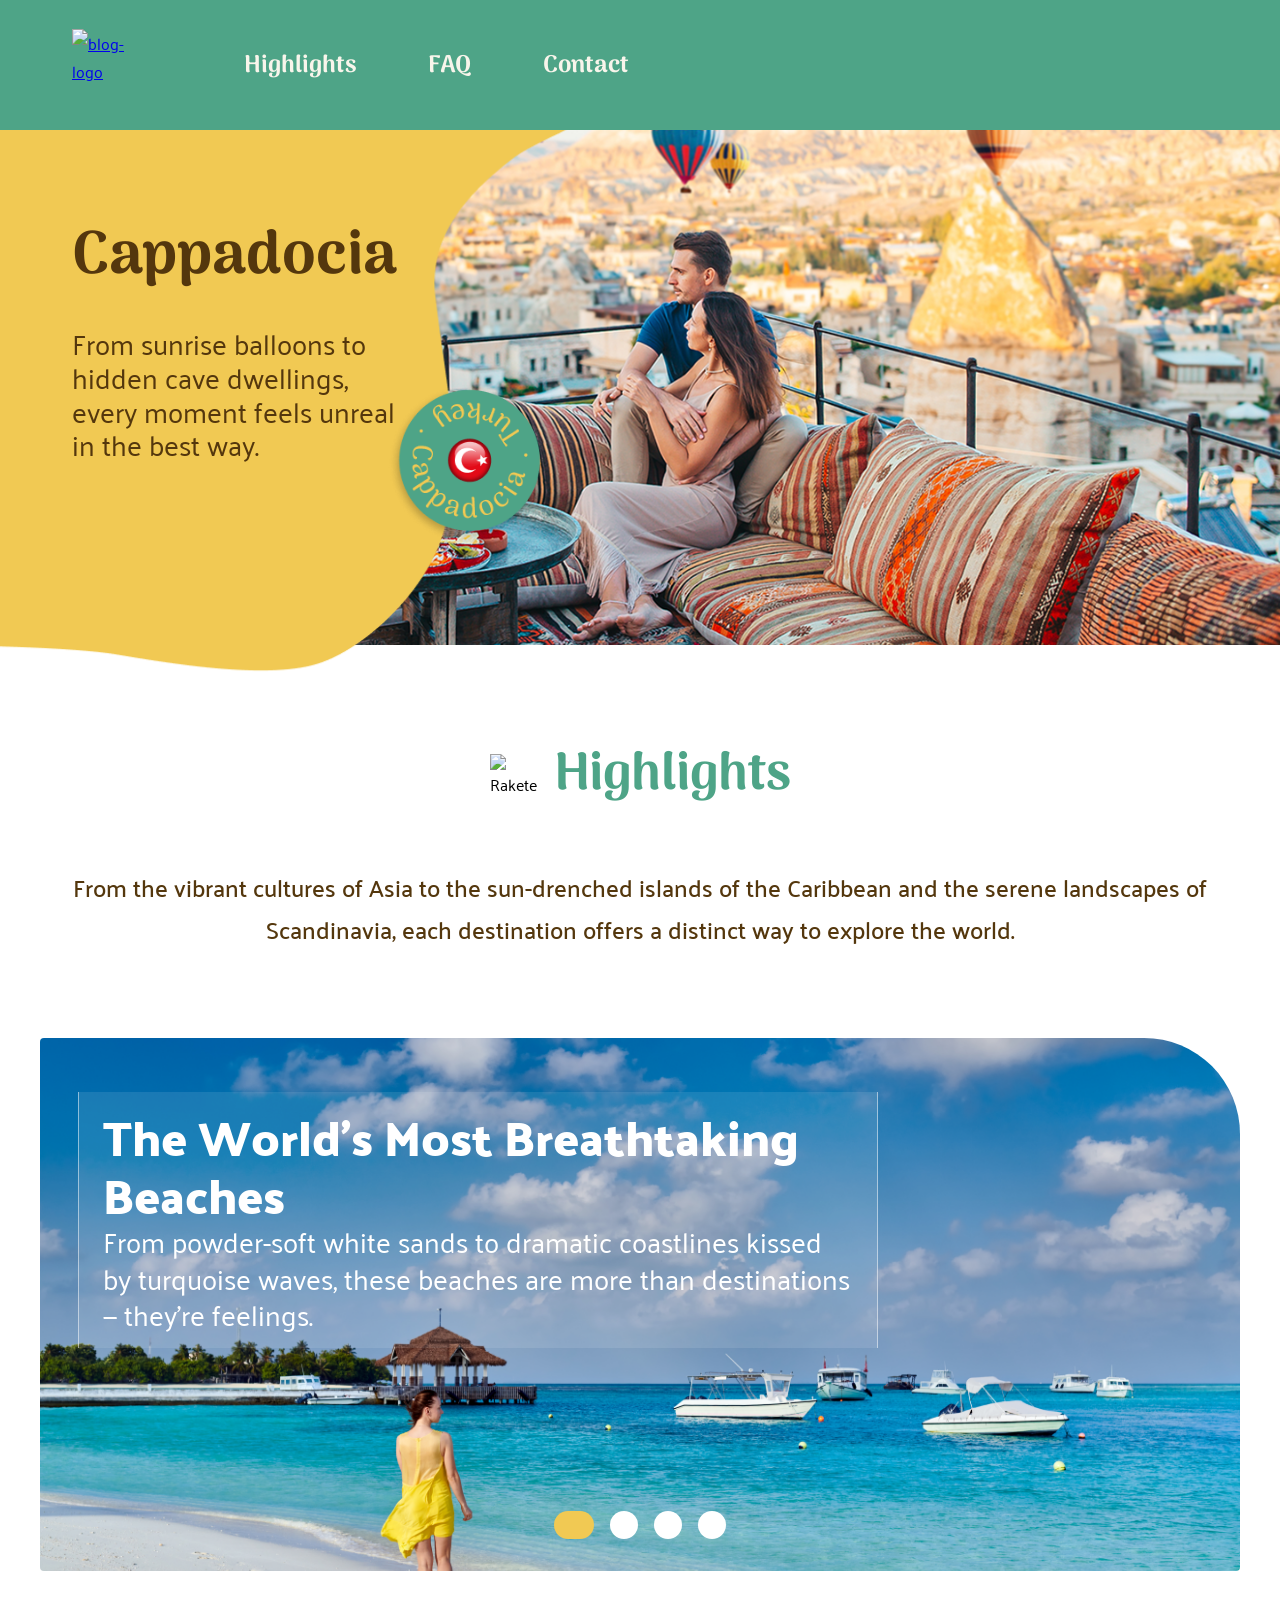
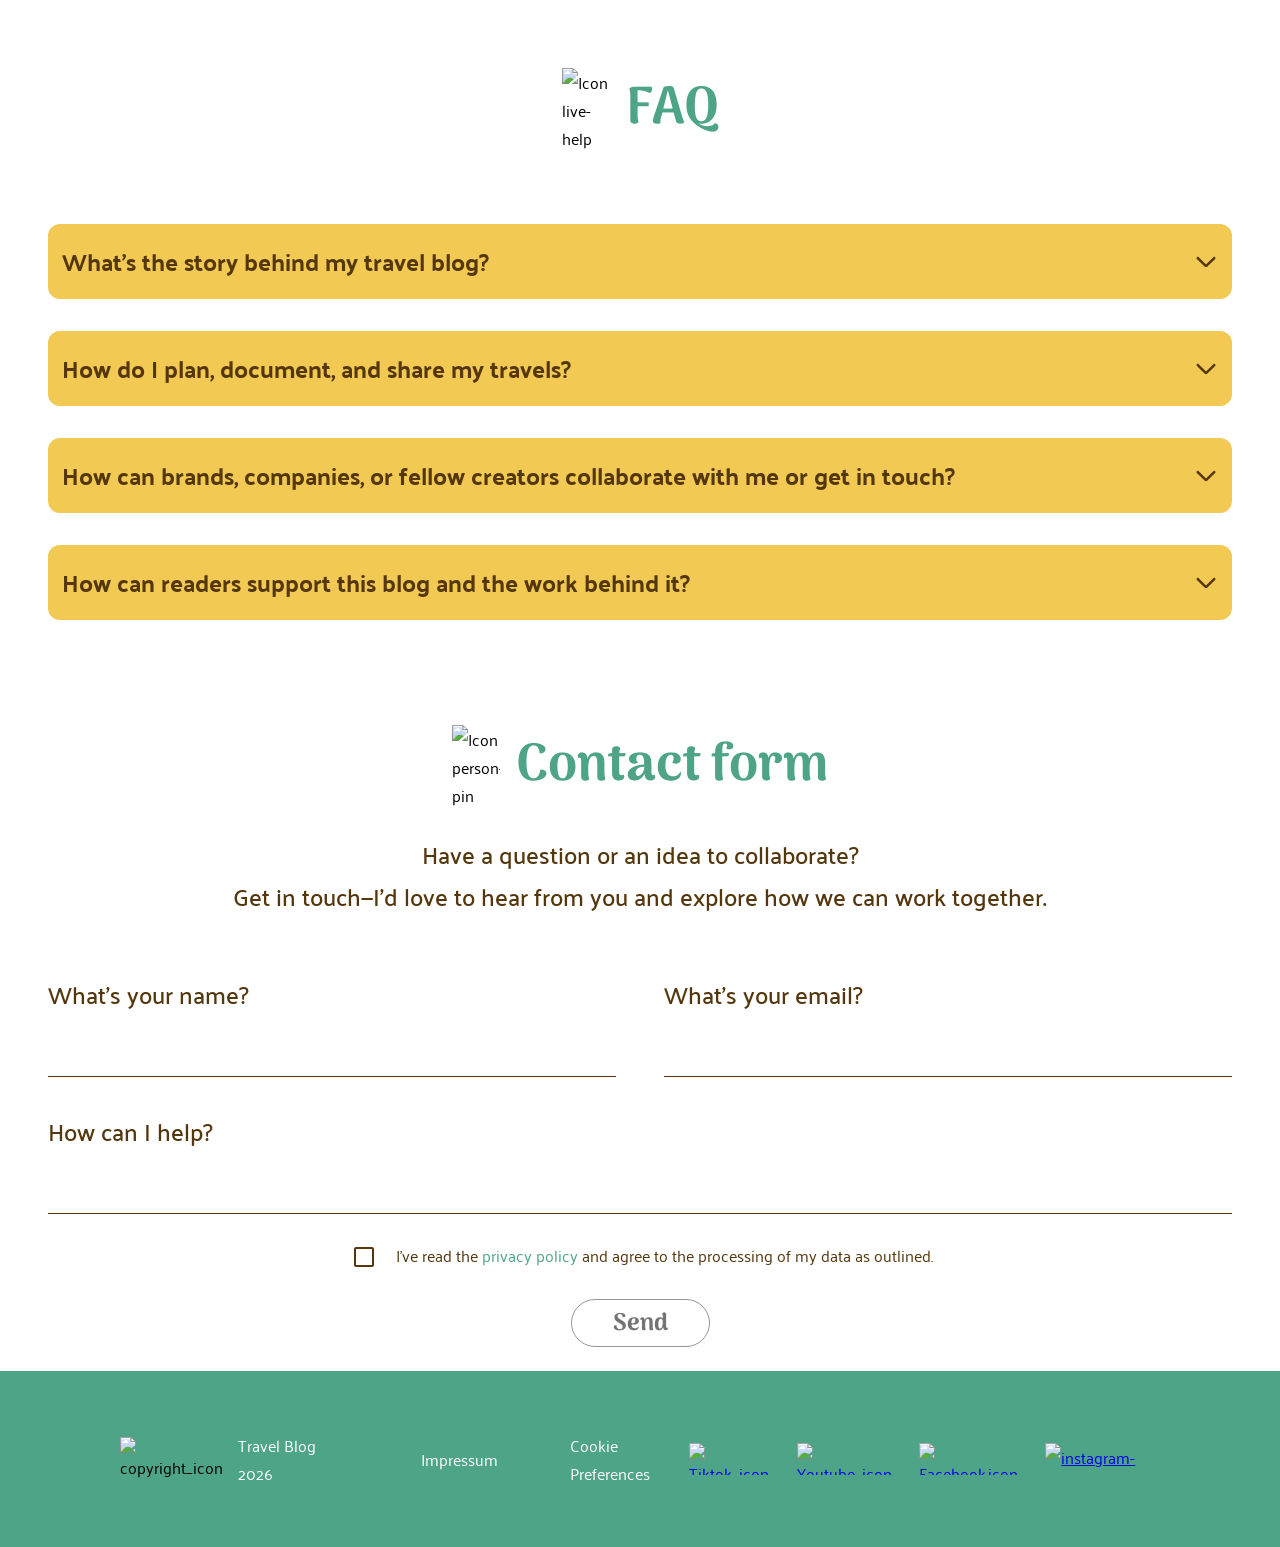
==== commit 5f405b31: "optimize content" ====
--- a/index.html
+++ b/index.html
@@ -124,10 +124,9 @@
               What’s the story behind my travel blog?<img src="./assets/icons/arrow_forward_ios.svg" alt="arrow" />
             </summary>
             <p>
-              Lorem ipsum dolor sit amet consectetur adipisicing elit. Harum,
-              deserunt quis rem nesciunt suscipit atque laborum, molestias
-              doloribus obcaecati dicta natus itaque possimus nemo ducimus
-              labore? Ipsa, ea possimus. Eius.
+              This blog started as a personal journal to document my trips, the lessons I learned on the road, and the
+              small moments that often get forgotten. Over time it grew into a way to share practical tips, honest
+              experiences, and inspiration with other travelers who prefer real-world stories over glossy brochures.
             </p>
           </details>
           <details name="faq1" class="faq-item">
@@ -136,10 +135,10 @@
                 alt="arrow" />
             </summary>
             <p>
-              Lorem ipsum dolor sit amet consectetur adipisicing elit. Harum,
-              deserunt quis rem nesciunt suscipit atque laborum, molestias
-              doloribus obcaecati dicta natus itaque possimus nemo ducimus
-              labore? Ipsa, ea possimus. Eius.
+              I start by researching destinations based on season, budget, and experiences I want to have, then build a
+              flexible itinerary instead of a rigid schedule. On the road, I take structured notes, photos, and short
+              video clips each day, then organize everything afterwards into posts, guides, and social updates that
+              focus on what actually worked and what didn’t.
             </p>
           </details>
           <details name="faq1" class="faq-item">
@@ -148,10 +147,10 @@
               or get in touch?<img src="./assets/icons/arrow_forward_ios.svg" alt="arrow" />
             </summary>
             <p>
-              Lorem ipsum dolor sit amet consectetur adipisicing elit. Harum,
-              deserunt quis rem nesciunt suscipit atque laborum, molestias
-              doloribus obcaecati dicta natus itaque possimus nemo ducimus
-              labore? Ipsa, ea possimus. Eius.
+              I love collaborating with brands, companies, and fellow creators whose values align with authentic,
+              responsible travel. For partnerships, sponsored content, or joint projects, please reach out via the
+              contact form on this site or email me with a brief outline of your idea, and I’ll get back to you as soon
+              as I can.
             </p>
           </details>
           <details name="faq1" class="faq-item">
@@ -160,10 +159,10 @@
                 alt="arrow" />
             </summary>
             <p>
-              Lorem ipsum dolor sit amet consectetur adipisicing elit. Harum,
-              deserunt quis rem nesciunt suscipit atque laborum, molestias
-              doloribus obcaecati dicta natus itaque possimus nemo ducimus
-              labore? Ipsa, ea possimus. Eius.
+              The simplest way to support this blog is by reading, sharing posts you find helpful, and leaving comments
+              or feedback. If you’d like to go a step further, you can use my affiliate links, book recommended services
+              through the site, or contribute via the support options mentioned in the footer—every bit helps keep this
+              project running and independent.
             </p>
           </details>
         </div>
@@ -175,11 +174,11 @@
             <h2>Contact form</h2>
           </div>
           <div class="contact-section-description">
-          <p>Have a question or an idea to collaborate?</p>
-          <p>
-            Get in touch—I'd love to hear from you and explore how we can work
-            together.
-          </p>
+            <p>Have a question or an idea to collaborate?</p>
+            <p>
+              Get in touch—I'd love to hear from you and explore how we can work
+              together.
+            </p>
           </div>
         </div>
         </div>
--- a/styles/standard.css
+++ b/styles/standard.css
@@ -55,7 +55,6 @@
   font-size: clamp(2.5rem, 1.25rem + 4vw, 3.25rem);
   color: rgba(78, 164, 135, 1);
   font-weight: 700;
-  letter-spacing: -0.02em;
 }
 
 
--- a/style.css
+++ b/style.css
@@ -17,15 +17,24 @@
   padding: 0px 32px;
   display: flex;
   align-items: center;
-  justify-content: center;
+  justify-content: flex-start;
   gap: 100px;
   margin-inline: auto;
 }
 
 .logo {
+  display: block;
   width: 72px;
   height: 72px;
-}
+  transform: scale(1);
+  transform-origin: 0% 0%;
+  transition: scale 250ms ease-in-out;
+}
+
+.logo:hover{
+  transform: scale(1.05);
+}
+
 
 .nav-links {
   display: flex;
@@ -252,8 +261,7 @@
   flex-direction: column;
   align-items: center;
   gap: 120px;
-  margin-bottom: 120px;
-
+  margin-bottom: 16px;
 }
 
 .highlight-section {
@@ -431,25 +439,19 @@
   interpolate-size: allow-keywords;
 }
 
-
 .faq-item::details-content {
   block-size: 0;
   opacity: 0;
   overflow: clip;
   transition:
-    block-size 2.35s ease-in,
-    opacity 1.25s ease,
-    content-visibility 0.35s allow-discrete;
-}
+    block-size 0.5s ease-in-out,
+    opacity 0.3s ease-in-out;
+} 
 
 .faq-item[open]::details-content {
   block-size: auto;
   opacity: 1;
 }
-
-
-
-
 
 .faq-item-sum {
   font-family: var(--maintextfamily);
@@ -470,7 +472,8 @@
   border-radius: 5px;
 }
 
-.faq-sum img {
+.faq-item-sum img {
+  display: block;
   width: 24px;
   height: auto;
 }
@@ -601,11 +604,11 @@
 }
 
 .cfi-check input[type="checkbox"]:checked::after {
-  content:"";
-  display: block;
-  width: 100%;
-  height: 100%;
-  background-image:url("./assets/icons/check.svg");
+  content: "";
+  display: block;
+  width: 100%;
+  height: 100%;
+  background-image: url("./assets/icons/check.svg");
   background-position: center;
   background-repeat: no-repeat;
   background-size: contain;
@@ -653,7 +656,6 @@
   transform: translate(4px, -140px);
 }
 
-
 .cfi-send-button {
   justify-self: center;
 
@@ -722,10 +724,13 @@
   text-decoration: none;
   font-size: 1rem;
   color: white;
+  font-weight:400;
+  transition: opacity 150ms ease-in, color 150ms ease-in;
 }
 
 .foot-content-left a:hover {
-  font-weight: bold;
+  color: #54370d;
+  font-weight: 500;
 }
 
 .foot-content-right {
@@ -736,29 +741,35 @@
 }
 
 .foot-content-right img {
+  display: block;
   height: 32px;
-  width: 100%;
-  transition: all 250ms ease-in-out;
+  width: auto;
+  transform: scale(1);
+  transform-origin: 0% 100%;
+  transition: transform 250ms ease-in-out;
 }
 
 .foot-content-right img:hover {
-  width: 120%;
-  height: 120%;
+transform: scale(1.1);
 }
 
 .foot-navigation {
+  position: fixed;
+  bottom: 0;
   width: 100%;
   background-color: rgba(241, 201, 83, 1);
   display: none;
 }
 
 .foot-navigation img {
+  display: block;
   height: 48px;
-  width: 100%;
-  transition: all 250ms ease-in-out;
+  width: auto;
+  transform: scale(1);
+  transform-origin: center;
+  transition: transform 250ms ease-in-out;
 }
 
 .foot-navigation img:hover {
-  width: 120%;
-  height: 120%;
+transform: scale(1.2);
 }
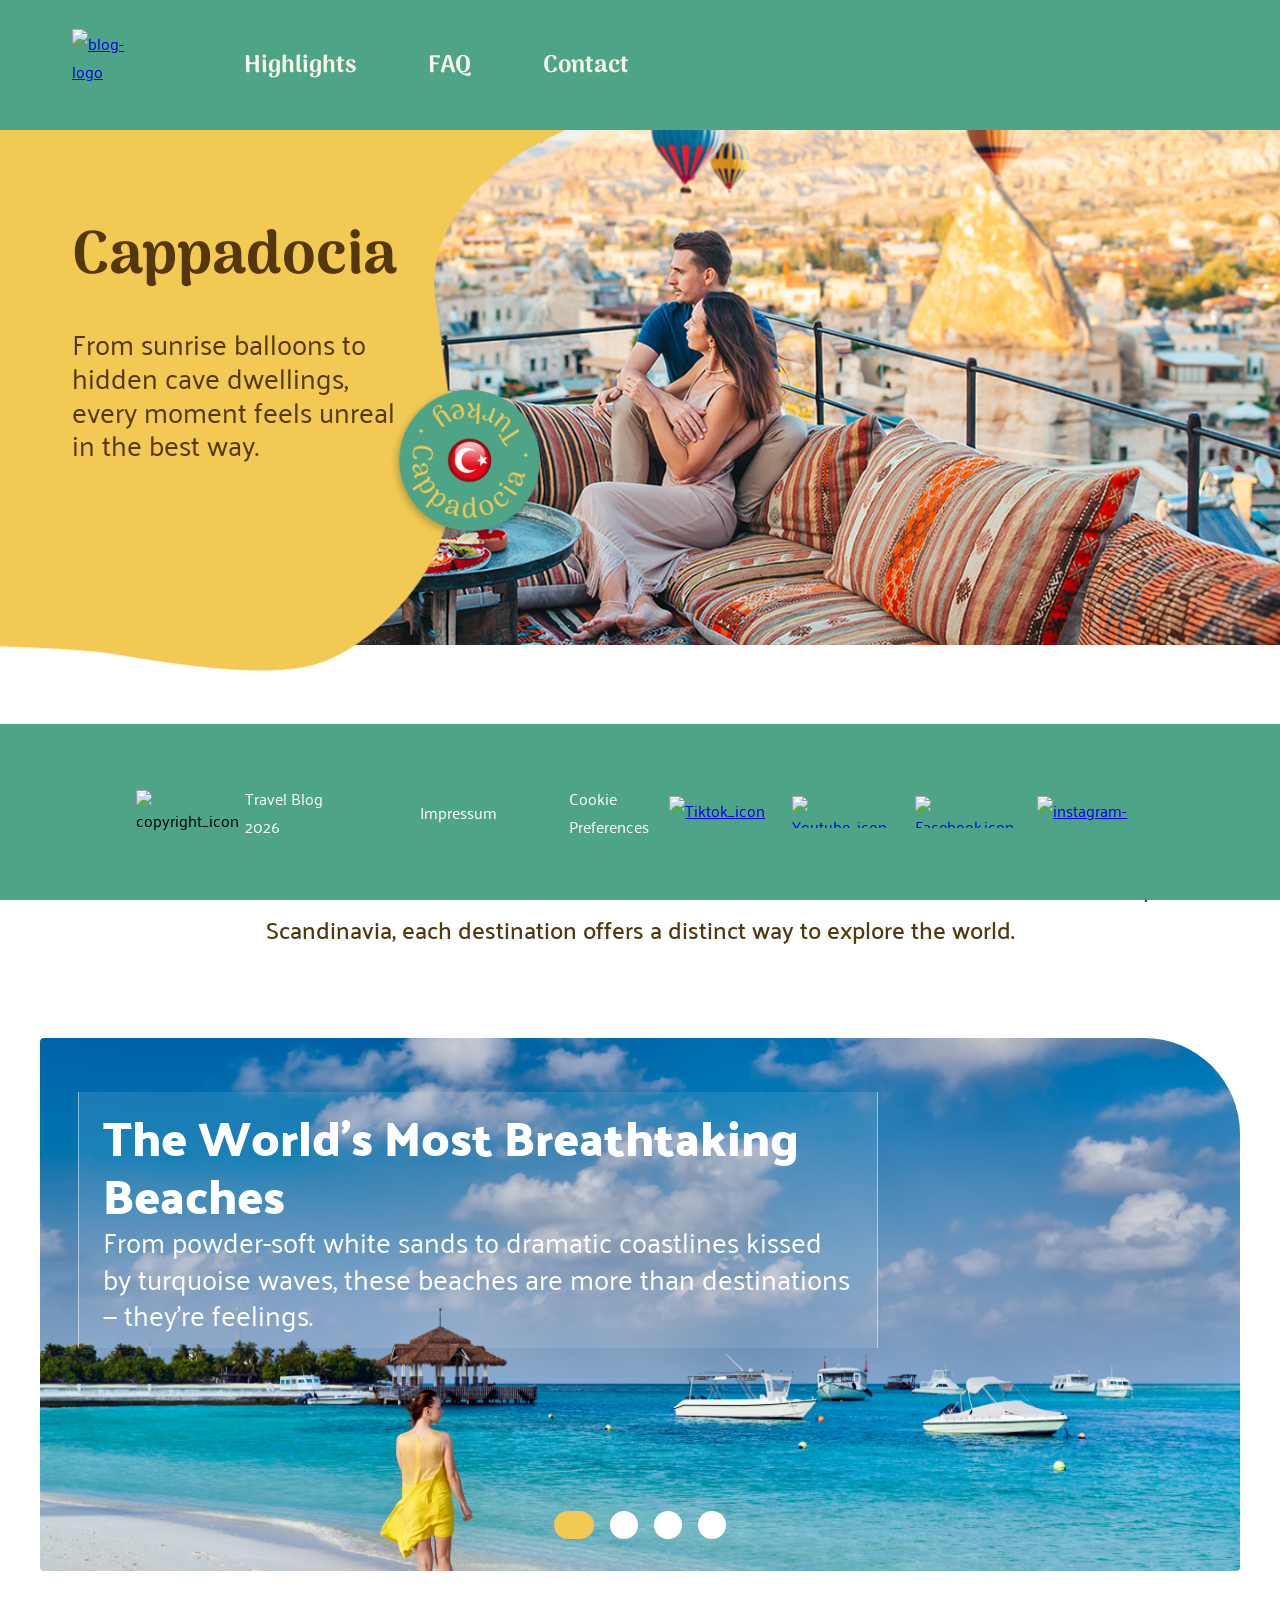
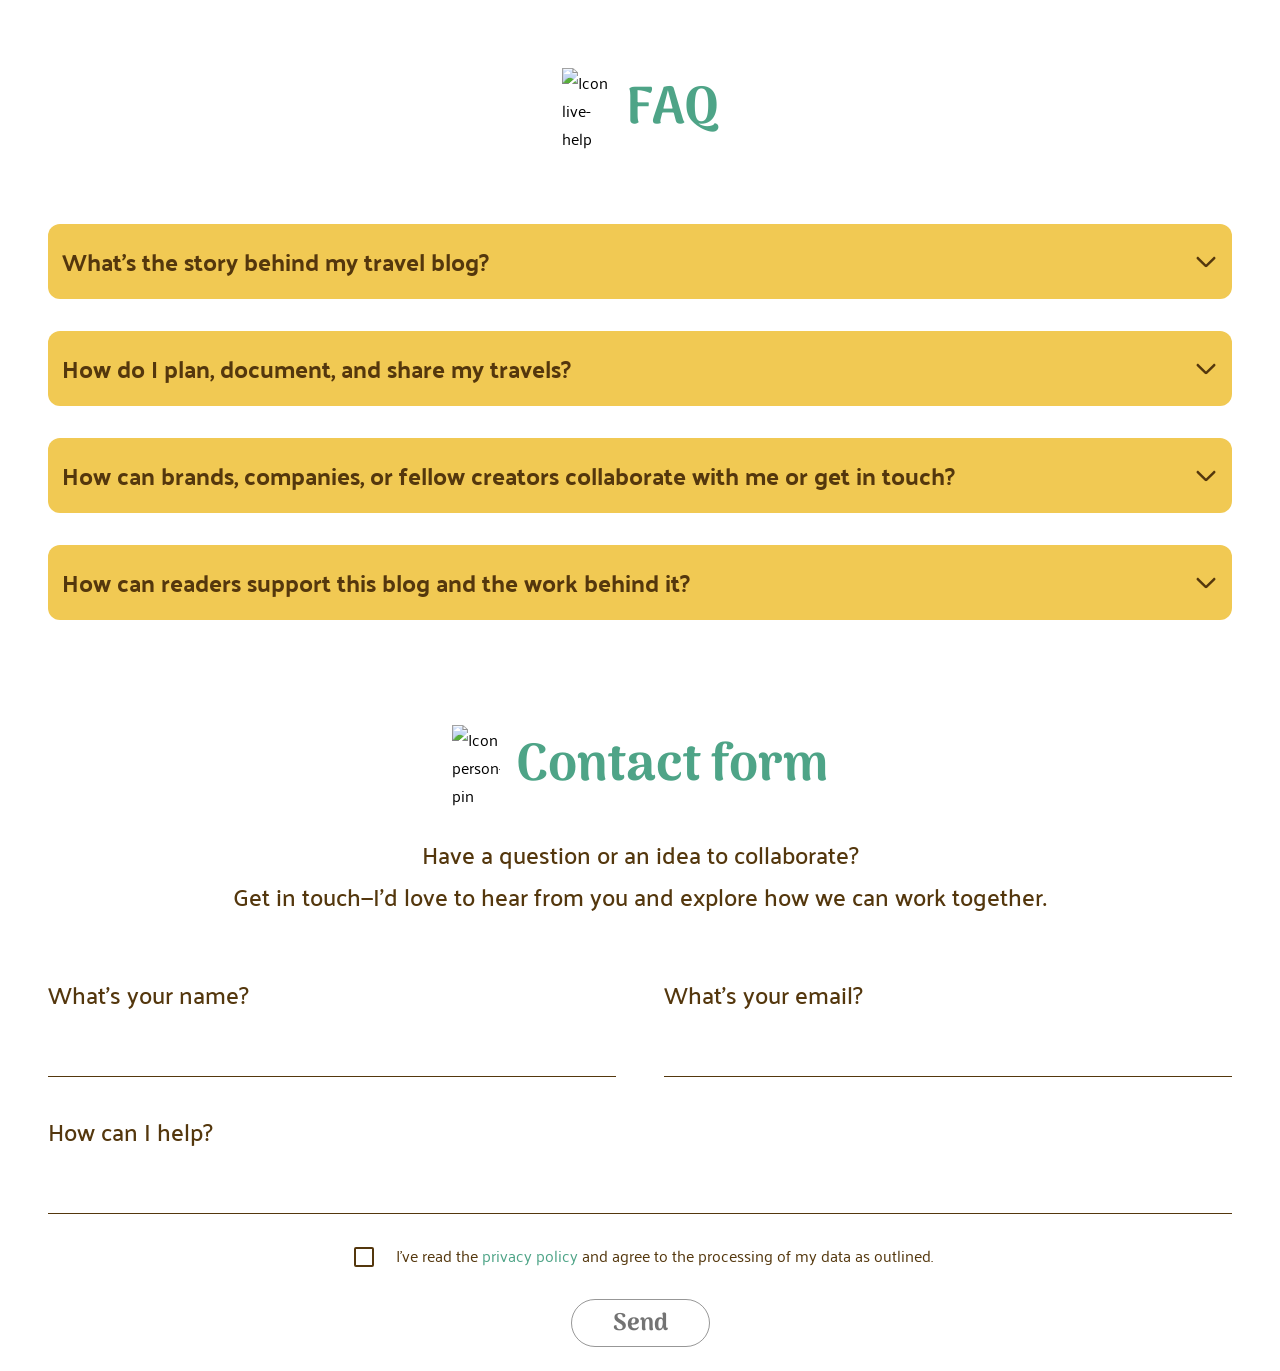
==== commit b78deb2b: "change footer - style & positioning" ====
--- a/index.html
+++ b/index.html
@@ -10,8 +10,6 @@
   <link rel="stylesheet" href="./styles/font.css" />
   <link rel="stylesheet" href="./styles/variables.css" />
   <link rel="stylesheet" href="style.css" />
-  <link rel="stylesheet" href="style-media.css">
-  <link rel="stylesheet" href="style-animation.css">
 </head>
 
 <body>
@@ -74,7 +72,7 @@
 
         <div class="slider-a-wrapper">
           <div class="slider-a-element element-one">
-            <a href="article01.html" class="slider-a-element-link">
+            <a href="highlight-beach.html" class="slider-a-element-link">
               <img src="./assets/img/mainslider_01.png" alt="img_breathtaking-beaches" />
               <div class="slider-a-element-description">
                 <h2>The World’s Most Breathtaking Beaches</h2>
@@ -84,7 +82,7 @@
           </div>
         </div>
         <div class="slider-a-element element-two">
-          <a href="article02.html" class="slider-a-element-link">
+          <a href="highlight-copenhagen.html" class="slider-a-element-link">
             <img src="./assets/img/mainslider_02.png" alt="img_copenhagen" />
             <div class="slider-a-element-description">
               <h2>Copenhagen in 3 Days: Big Experiences, Smart Spending</h2>
@@ -199,9 +197,6 @@
               <input type="text" id="cfi-question" name="cfi-question" />
             </div>
           </div>
-
-
-
 
           <div class="cfi-send">
             <div class="cfi-check">
@@ -219,14 +214,12 @@
             <p class="cfi-check-ignored">Please accept the privacy policy.</p>
             <button class="cfi-send-button" type="submit" value="Send">Send</button>
           </div>
-
-
-
-
         </form>
       </section>
   </main>
-  <footer class="foot">
+
+  <footer class="footer-container" >
+    <div class="foot">
     <div class="foot-content">
       <div class="foot-content-left">
         <div class="foot-content-left-copyright">
@@ -249,13 +242,15 @@
             alt="instagram-icon" /></a>
       </div>
     </div>
-  </footer>
+    </div>
   <nav class="foot-navigation">
     <a href="index.html"><img src="./assets/icons/greenHome.svg" alt="home-icon" /></a>
     <a href="index.html#highlight"><img src="./assets/icons/greenrocket_launch.svg" alt="" /></a>
     <a href="index.html#faq"><img src="./assets/icons/greenlive_help.svg" alt="" /></a>
     <a href="index.html#contact"><img src="./assets/icons/greenperson_pin.svg" alt="" /></a>
   </nav>
+  </footer>
+
 </body>
 
 </html>
--- a/style.css
+++ b/style.css
@@ -31,7 +31,7 @@
   transition: scale 250ms ease-in-out;
 }
 
-.logo:hover{
+.logo:hover {
   transform: scale(1.05);
 }
 
@@ -446,7 +446,7 @@
   transition:
     block-size 0.5s ease-in-out,
     opacity 0.3s ease-in-out;
-} 
+}
 
 .faq-item[open]::details-content {
   block-size: auto;
@@ -678,6 +678,19 @@
   cursor: pointer;
 }
 
+.footer-container {
+  z-index: 98;
+  width: 100vw;
+  height: auto;
+  position: fixed;
+  left: 0;
+  bottom: 0;
+  display: flex;
+  flex-direction: column;
+
+  align-items: center;
+
+}
 
 .foot {
   width: 100%;
@@ -693,6 +706,7 @@
   display: flex;
   justify-content: space-between;
   align-items: center;
+  padding-inline: 16px;
 }
 
 .foot-content-left {
@@ -724,7 +738,7 @@
   text-decoration: none;
   font-size: 1rem;
   color: white;
-  font-weight:400;
+  font-weight: 400;
   transition: opacity 150ms ease-in, color 150ms ease-in;
 }
 
@@ -734,9 +748,9 @@
 }
 
 .foot-content-right {
-  height: 40px;
-  display: flex;
-  align-items: center;
+  height: auto;
+  display: grid;
+  grid-template-columns: repeat(4, 1fr);
   gap: 16px;
 }
 
@@ -750,7 +764,7 @@
 }
 
 .foot-content-right img:hover {
-transform: scale(1.1);
+  transform: scale(1.1);
 }
 
 .foot-navigation {
@@ -771,5 +785,299 @@
 }
 
 .foot-navigation img:hover {
-transform: scale(1.2);
+  transform: scale(1.2);
+}
+
+
+@media (min-width:1200px) {
+  .landing-section-vector {
+    width: 650px;
+    height: 100%;
+    transform: translateX(clamp(-100px, calc(50vw - 720px), 0px))
+  }
+}
+
+@media (max-width:1200px) {
+  .landing-section-vector {
+    transform: translateX(-100px);
+    width: 55%;
+  }
+
+}
+
+@media screen and (max-width: 1024px) {
+
+  .landing-layer03 {
+    display: none;
+  }
+
+  .highlight-text>p {
+    display: none;
+  }
+
+  .slider-a-element-description {
+    top: 24px;
+    left: 12px;
+    padding: 4px 32px 4px 8px;
+    gap: 4px;
+    max-width: clamp (380px, -2.75px + 84vw, 800px);
+  }
+}
+
+@media screen and (min-width: 768px) and (max-width: 1024px) {
+  .foot {
+    width: 100%;
+    padding: 60px 24px;
+  }
+
+  .foot-content-left {
+    gap: 24px;
+  }
+
+  .foot-content-left-links {
+    gap: 24px;
+  }
+}
+
+@media screen and (max-width: 768px) {
+  .nav-links {
+    display: none;
+  }
+
+  .header-navigation {
+    justify-content: center;
+    padding-inline: 16px;
+  }
+
+  .contact-section-description {
+    display: none;
+  }
+
+  .cfi-row {
+    flex-direction: column;
+  }
+
+  .foot {
+    width: 100%;
+    padding: 30px 8px 130px 8px;
+  }
+
+  .foot-content-left {
+    flex-direction: column-reverse;
+    align-items: flex-start;
+    gap: 8px;
+  }
+
+  .foot-content-left-links {
+    display: flex;
+    flex-direction: column;
+    align-items: flex-start;
+    gap: 8px;
+  }
+
+  .foot-navigation {
+    width: 100vw;
+    display: flex;
+    justify-content: space-between;
+    align-items: center;
+    padding: 24px;
+  }
+}
+
+@media (max-width:480px) {
+  .landing-section-vector {
+    transform: translateX(-100px);
+    width: 240px;
+  }
+
+  .landing-layer04 {
+    padding-top: 90px;
+    padding-left: 40px;
+  }
+}
+
+@media (max-width:480px) {
+
+.foot-content-right {
+  grid-template-columns: repeat(2, 1fr);
+}
+}
+
+
+@media (min-width:1200px) {
+
+  .landing-layer01 {
+    display: block;
+    animation:
+      layer01-slideout-one 1s 1.35s forwards,
+      layer01-slideout-two 1s 2.6s forwards;
+  }
+
+  .landing-layer02 {
+    transform: translateX(100%);
+    animation: layer02-slidein 2.4s ease-in-out 1s forwards;
+  }
+
+  .landing-layer03 {
+    transform: translate(40%, 30%);
+    opacity: 0;
+    animation:
+      text-rise 0.7s ease-out 0.85s forwards,
+      text-slideout 1s ease-in-out 2.4s forwards;
+  }
+
+  .landing-section-vector>img {
+    transform: translatey(-5%);
+    animation:
+      vector-growth 0.85s ease-in 2.15s forwards;
+  }
+
+  .landing-section-text p {
+    opacity: 0;
+    animation: text-fadein 0.5s ease-in 0.85s forwards;
+  }
+
+  .landing-layer04 {
+    opacity: 0;
+    animation:
+      rotor-enter 0.9s ease-out 2.72s forwards,
+      rotor-fade 0.6s ease-in 2.72s forwards;
+  }
+
+  .landing-section-rotor img {
+    animation:
+      rotor-spin 1.8s linear 3.5s 2;
+  }
+
+  @keyframes text-rise {
+    from {
+      transform: translate(40%, 30%);
+      opacity: 0.1;
+    }
+
+    to {
+      transform: translate(40%, 0%);
+      opacity: 1;
+    }
+  }
+
+  @keyframes text-fadein {
+    from {
+      opacity: 0.1;
+    }
+
+    to {
+      opacity: 1;
+    }
+  }
+
+  @keyframes layer01-slideout {
+    0% {
+      transform: translateX(0);
+    }
+
+    40% {
+      transform: translateX(-40%);
+    }
+
+    55% {
+      transform: translateX(-40%);
+    }
+
+    100% {
+      transform: translateX(-100%);
+    }
+  }
+
+  @keyframes layer01-slideout-one {
+    0% {
+      transform: translateX(0);
+    }
+
+    100% {
+      transform: translateX(-40%);
+    }
+  }
+
+  @keyframes layer01-slideout-two {
+    0% {
+      transform: translateX(-40%);
+    }
+
+    100% {
+      transform: translateX(-100%);
+    }
+  }
+
+  @keyframes text-slideout {
+    from {
+      transform: translate(40%, 0%);
+    }
+
+    to {
+      transform: translate(0%, 0%);
+    }
+  }
+
+  @keyframes layer02-slidein {
+    0% {
+      transform: translateX(100%);
+    }
+
+    40% {
+      transform: translateX(40%);
+    }
+
+    58% {
+      transform: translateX(40%);
+    }
+
+    100% {
+      transform: translateX(0%);
+    }
+  }
+
+  @keyframes vector-growth {
+    0% {
+      transform: translateY(-5%);
+    }
+
+    40% {
+      transform: translateY(-5%);
+    }
+
+    100% {
+      transform: translateY(-0.5%);
+    }
+  }
+
+  @keyframes rotor-enter {
+    from {
+      transform: translateY(250px);
+    }
+
+    to {
+      transform: translateY(0px);
+    }
+  }
+
+  @keyframes rotor-fade {
+    from {
+      opacity: 0.05;
+    }
+
+    to {
+      opacity: 1;
+    }
+  }
+
+  @keyframes rotor-spin {
+    from {
+      transform: rotate(0deg);
+    }
+
+    to {
+      transform: rotate(360deg);
+    }
+  }
 }
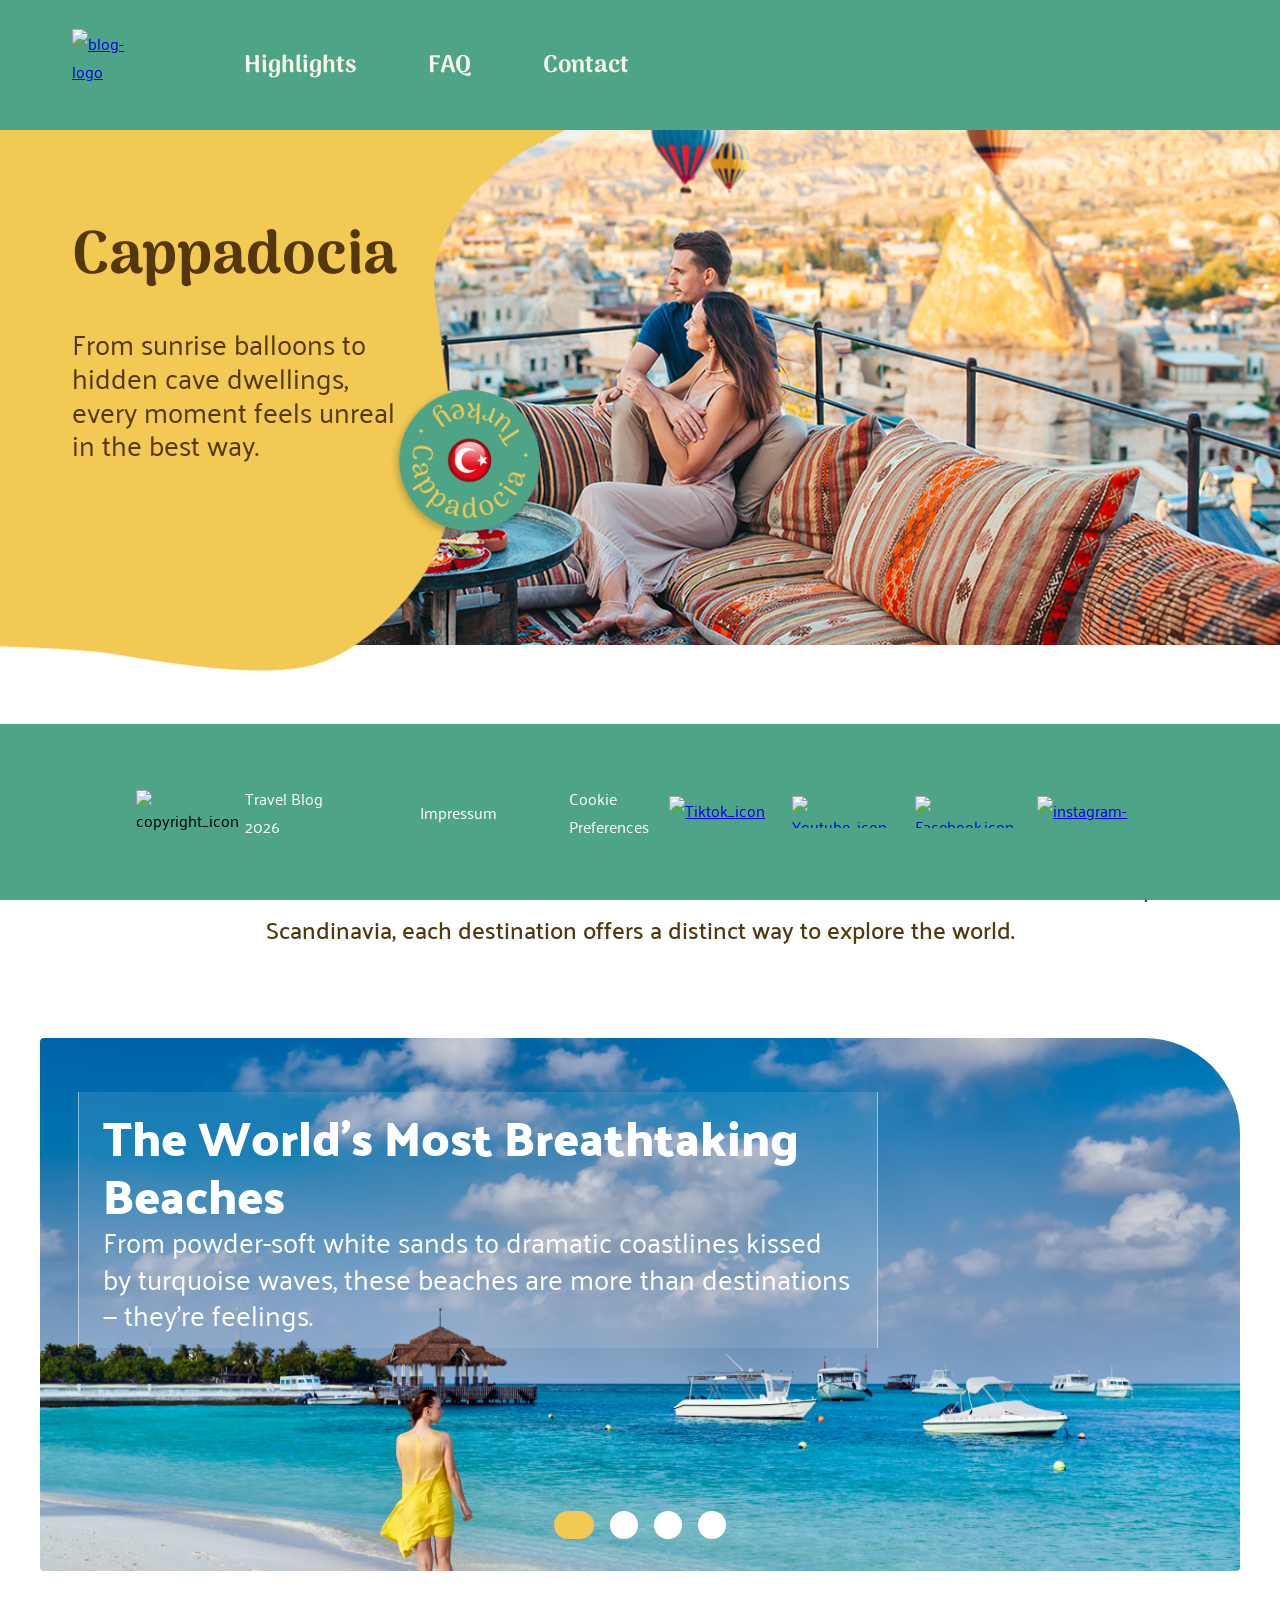
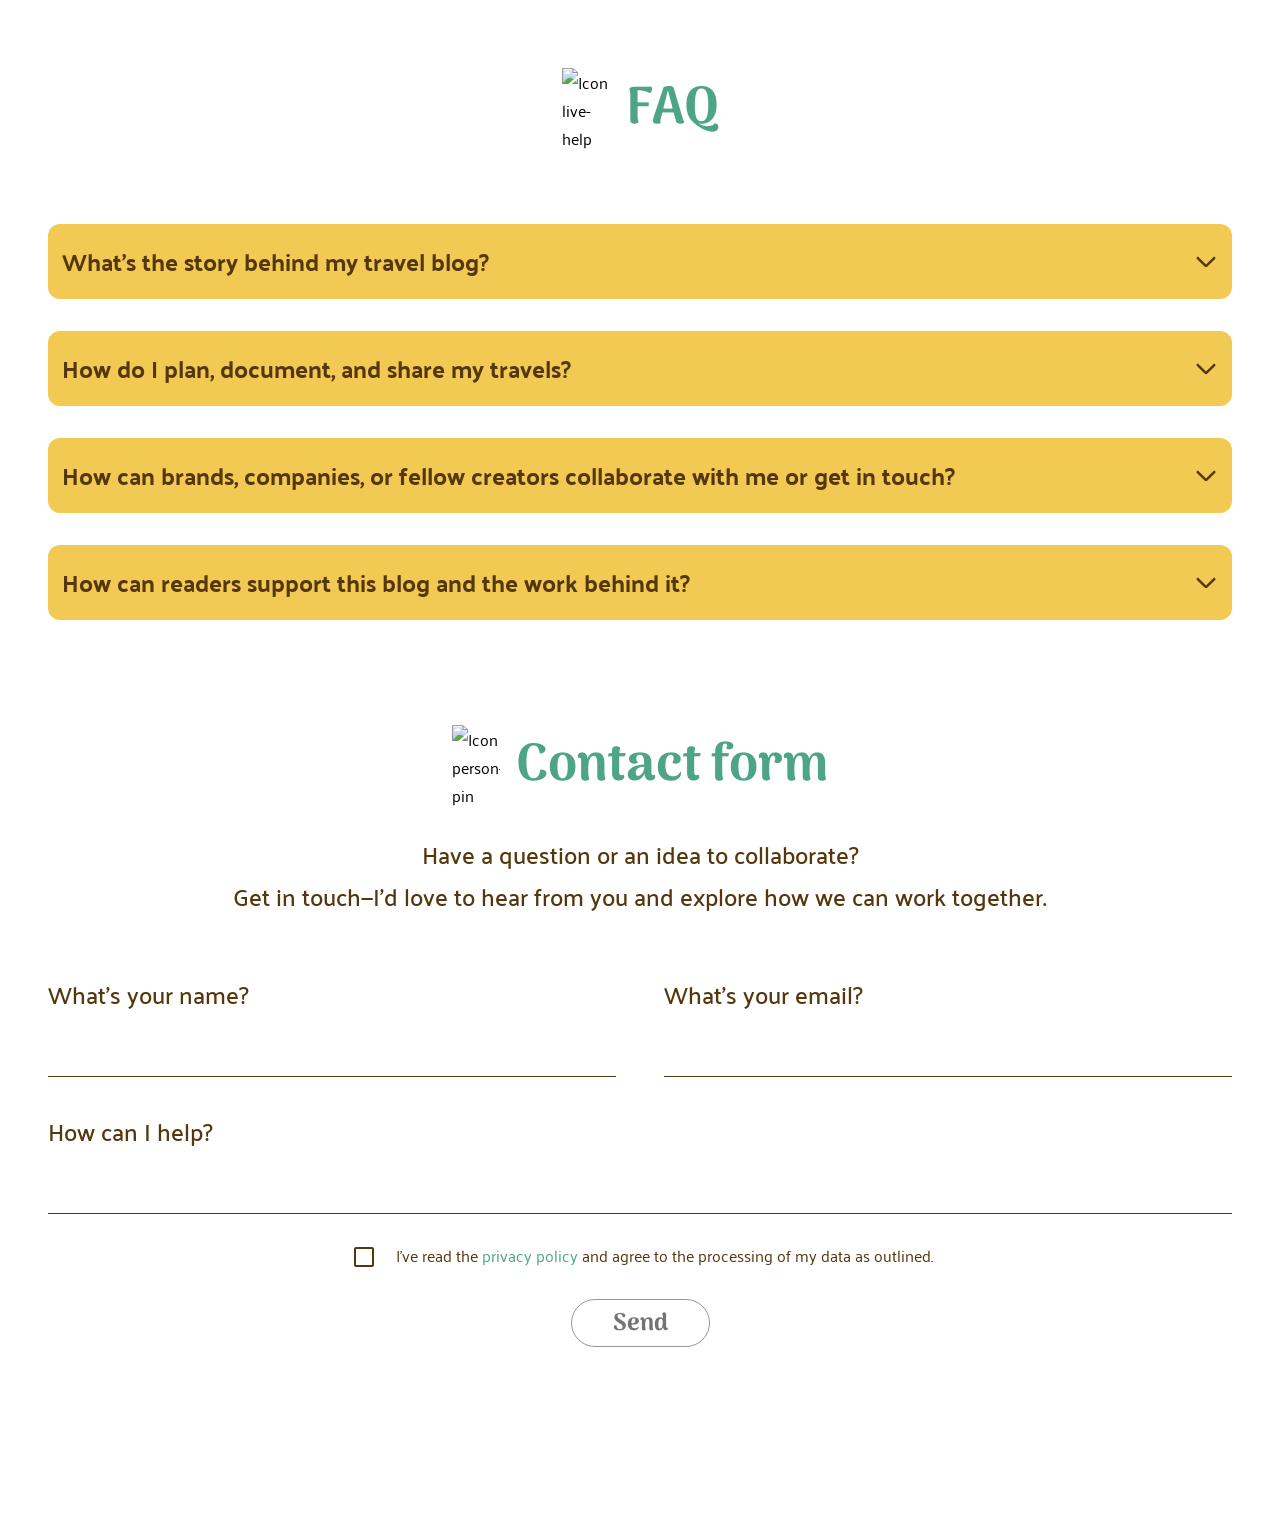
==== commit be463352: "edit code design" ====
--- a/index.html
+++ b/index.html
@@ -69,11 +69,10 @@
         <input class="slider-a-radio-btn" type="radio" name="slider" value="two" />
         <input class="slider-a-radio-btn" type="radio" name="slider" value="three" />
         <input class="slider-a-radio-btn" type="radio" name="slider" value="four" />
-
         <div class="slider-a-wrapper">
           <div class="slider-a-element element-one">
             <a href="highlight-beach.html" class="slider-a-element-link">
-              <img src="./assets/img/mainslider_01.png" alt="img_breathtaking-beaches" />
+              <img class="slider-a-element-img" src="./assets/img/mainslider_01.png" alt="img_breathtaking-beaches" />
               <div class="slider-a-element-description">
                 <h2>The World’s Most Breathtaking Beaches</h2>
                 <p>From powder-soft white sands to dramatic coastlines kissed by turquoise waves, these beaches are more
@@ -83,7 +82,7 @@
         </div>
         <div class="slider-a-element element-two">
           <a href="highlight-copenhagen.html" class="slider-a-element-link">
-            <img src="./assets/img/mainslider_02.png" alt="img_copenhagen" />
+            <img class="slider-a-element-img" src="./assets/img/mainslider_02.png" alt="img_copenhagen" />
             <div class="slider-a-element-description">
               <h2>Copenhagen in 3 Days: Big Experiences, Smart Spending</h2>
               <p>Discover Copenhagen, where historic charm meets modern design, vibrant cycling culture and waterfront
@@ -92,7 +91,7 @@
         </div>
       </div>
       <div class="slider-a-element element-three">
-        <img src="./assets/img/mainslider_03.png" alt="img_pattaya-pulse" />
+        <img class="slider-a-element-img" src="./assets/img/mainslider_03.png" alt="img_pattaya-pulse" />
         <div class="slider-a-element-description">
           <h2>Pattaya Pulse: Food, Sun and Neon Nights</h2>
           <p>From bustling promenades to nearby islands, the city offers an energetic and diverse escape. Discover
@@ -100,7 +99,7 @@
         </div>
       </div>
       <div class="slider-a-element element-four">
-        <img src="./assets/img/mainslider_04.png" alt="img_moutain-fuji" />
+        <img class="slider-a-element-img" src="./assets/img/mainslider_04.png" alt="img_moutain-fuji" />
         <div class="slider-a-element-description">
           <h2>Mountain Fuji</h2>
           <p>The most iconic mountain and an active volcano located about 100 kilometers southwest of Tokyo. Written
@@ -218,39 +217,38 @@
       </section>
   </main>
 
-  <footer class="footer-container" >
+  <footer class="footer-container">
     <div class="foot">
-    <div class="foot-content">
-      <div class="foot-content-left">
-        <div class="foot-content-left-copyright">
-          <img src="./assets/icons/copyright.png" alt="copyright_icon" />
-          <p>Travel Blog 2026</p>
-        </div>
-        <div class="foot-content-left-links">
-          <a href="impressum.html">Impressum</a>
-          <a href="cookiepreferences.html">Cookie Preferences</a>
-        </div>
-      </div>
-      <div class="foot-content-right">
-        <a href="https://www.tiktok.com/" target="_blank"><img src="./assets/icons/Tiktok_icon 1.png"
-            alt="Tiktok_icon" /></a>
-        <a href="https://www.youtube.com/" target="_blank"><img src="./assets/icons/youtube.png"
-            alt="Youtube_icon" /></a>
-        <a href="https://www.facebook.com/?locale=de_DE" target="_blank"><img src="./assets/icons/facebook.png"
-            alt="Facebook.icon" /></a>
-        <a href="https://www.instagram.com/" target="_blank"><img src="./assets/icons/Instagram_logo_2016 1.png"
-            alt="instagram-icon" /></a>
-      </div>
-    </div>
-    </div>
-  <nav class="foot-navigation">
-    <a href="index.html"><img src="./assets/icons/greenHome.svg" alt="home-icon" /></a>
-    <a href="index.html#highlight"><img src="./assets/icons/greenrocket_launch.svg" alt="" /></a>
-    <a href="index.html#faq"><img src="./assets/icons/greenlive_help.svg" alt="" /></a>
-    <a href="index.html#contact"><img src="./assets/icons/greenperson_pin.svg" alt="" /></a>
-  </nav>
+      <div class="foot-content">
+        <div class="foot-content-left">
+          <div class="foot-content-left-copyright">
+            <img src="./assets/icons/copyright.png" alt="copyright_icon" />
+            <p>Travel Blog 2026</p>
+          </div>
+          <div class="foot-content-left-links">
+            <a href="impressum.html">Impressum</a>
+            <a href="cookiepreferences.html">Cookie Preferences</a>
+          </div>
+        </div>
+        <div class="foot-content-right">
+          <a href="https://www.tiktok.com/" target="_blank"><img src="./assets/icons/Tiktok_icon 1.png"
+              alt="Tiktok_icon" /></a>
+          <a href="https://www.youtube.com/" target="_blank"><img src="./assets/icons/youtube.png"
+              alt="Youtube_icon" /></a>
+          <a href="https://www.facebook.com/?locale=de_DE" target="_blank"><img src="./assets/icons/facebook.png"
+              alt="Facebook.icon" /></a>
+          <a href="https://www.instagram.com/" target="_blank"><img src="./assets/icons/Instagram_logo_2016 1.png"
+              alt="instagram-icon" /></a>
+        </div>
+      </div>
+    </div>
+    <nav class="foot-navigation">
+      <a href="index.html"><img src="./assets/icons/greenHome.svg" alt="home-icon" /></a>
+      <a href="index.html#highlight"><img src="./assets/icons/greenrocket_launch.svg" alt="" /></a>
+      <a href="index.html#faq"><img src="./assets/icons/greenlive_help.svg" alt="" /></a>
+      <a href="index.html#contact"><img src="./assets/icons/greenperson_pin.svg" alt="" /></a>
+    </nav>
   </footer>
-
 </body>
 
 </html>
--- a/style.css
+++ b/style.css
@@ -355,7 +355,7 @@
   color: white;
 }
 
-.slider-a-element-link img {
+.slider-a-element-img {
   width: 100%;
   height: 100%;
   display: block;
@@ -489,6 +489,7 @@
   flex-direction: column;
   align-items: center;
   padding: 8px;
+  margin-bottom: 160px;
 }
 
 .contact-section-head {
@@ -849,6 +850,10 @@
     padding-inline: 16px;
   }
 
+  .contact-section {
+    margin-bottom: 280px;
+  }
+
   .contact-section-description {
     display: none;
   }
@@ -898,9 +903,9 @@
 
 @media (max-width:480px) {
 
-.foot-content-right {
-  grid-template-columns: repeat(2, 1fr);
-}
+  .foot-content-right {
+    grid-template-columns: repeat(2, 1fr);
+  }
 }
 
 
